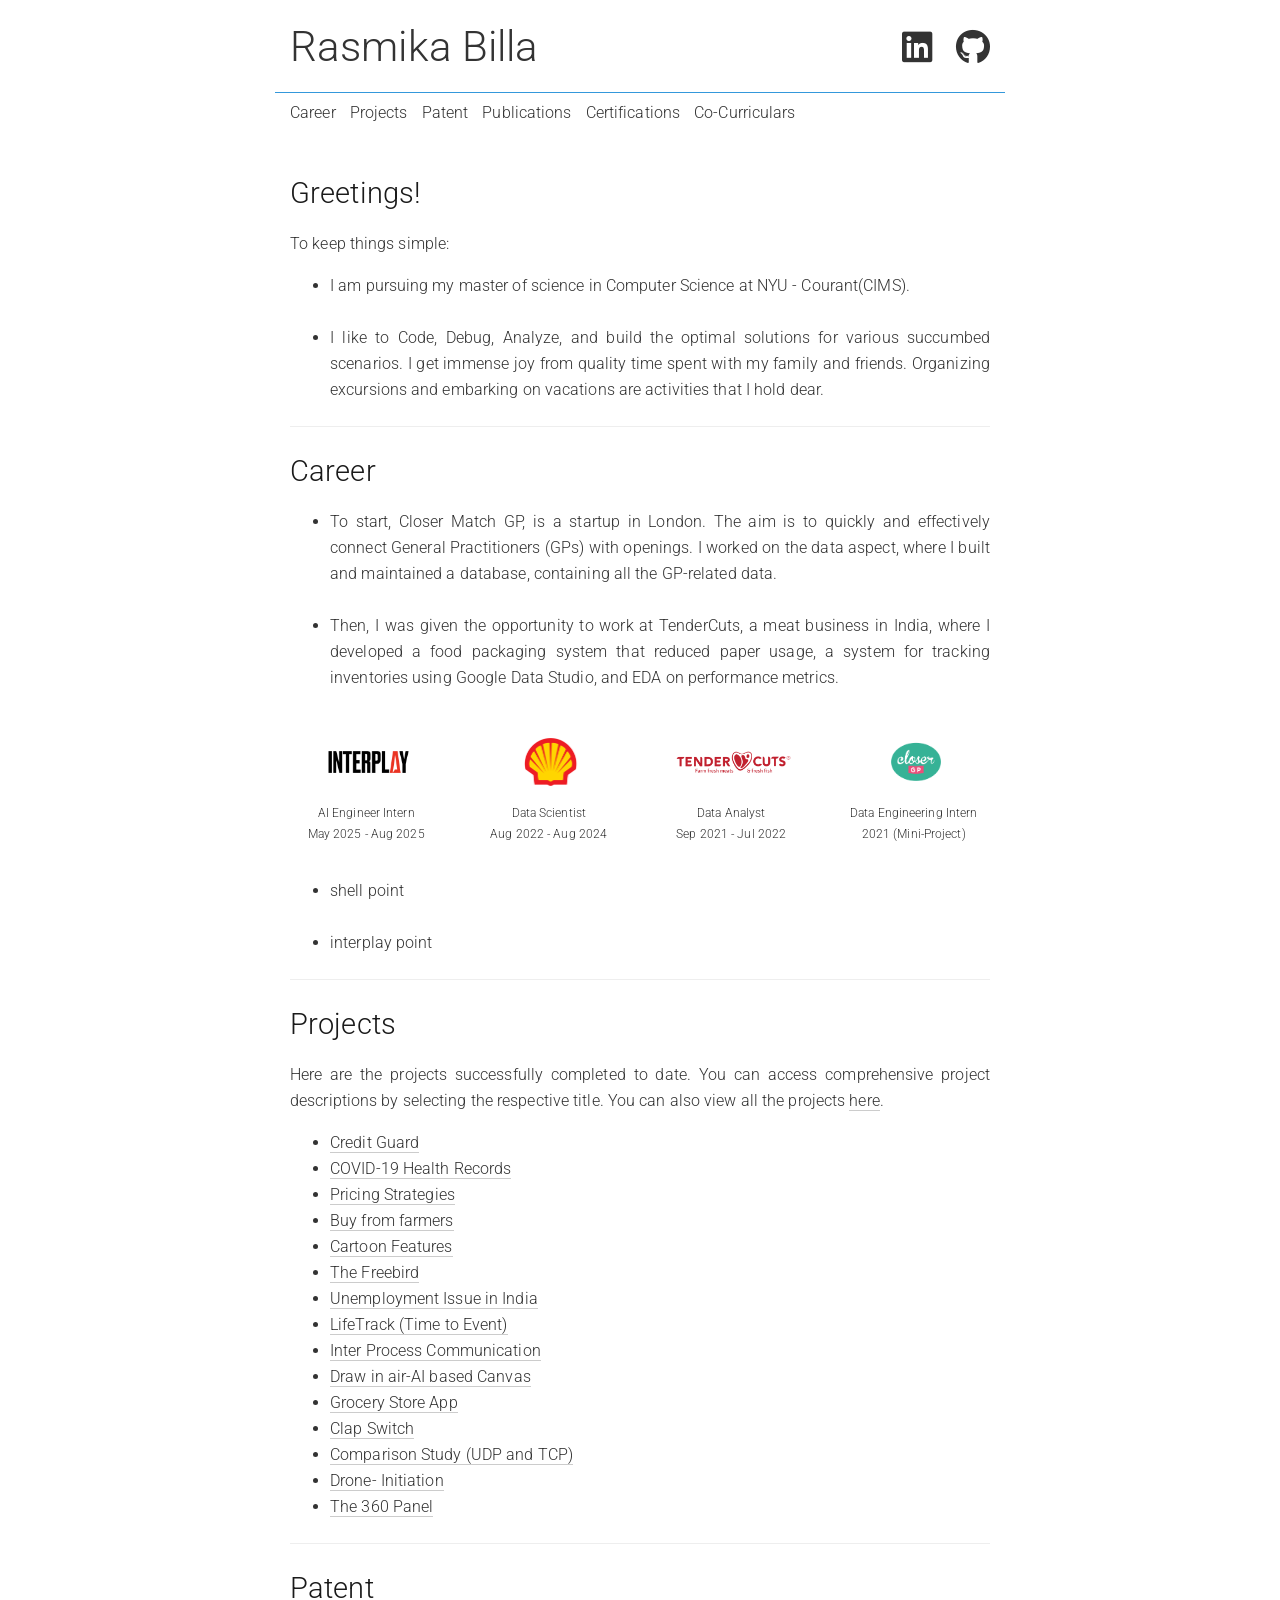
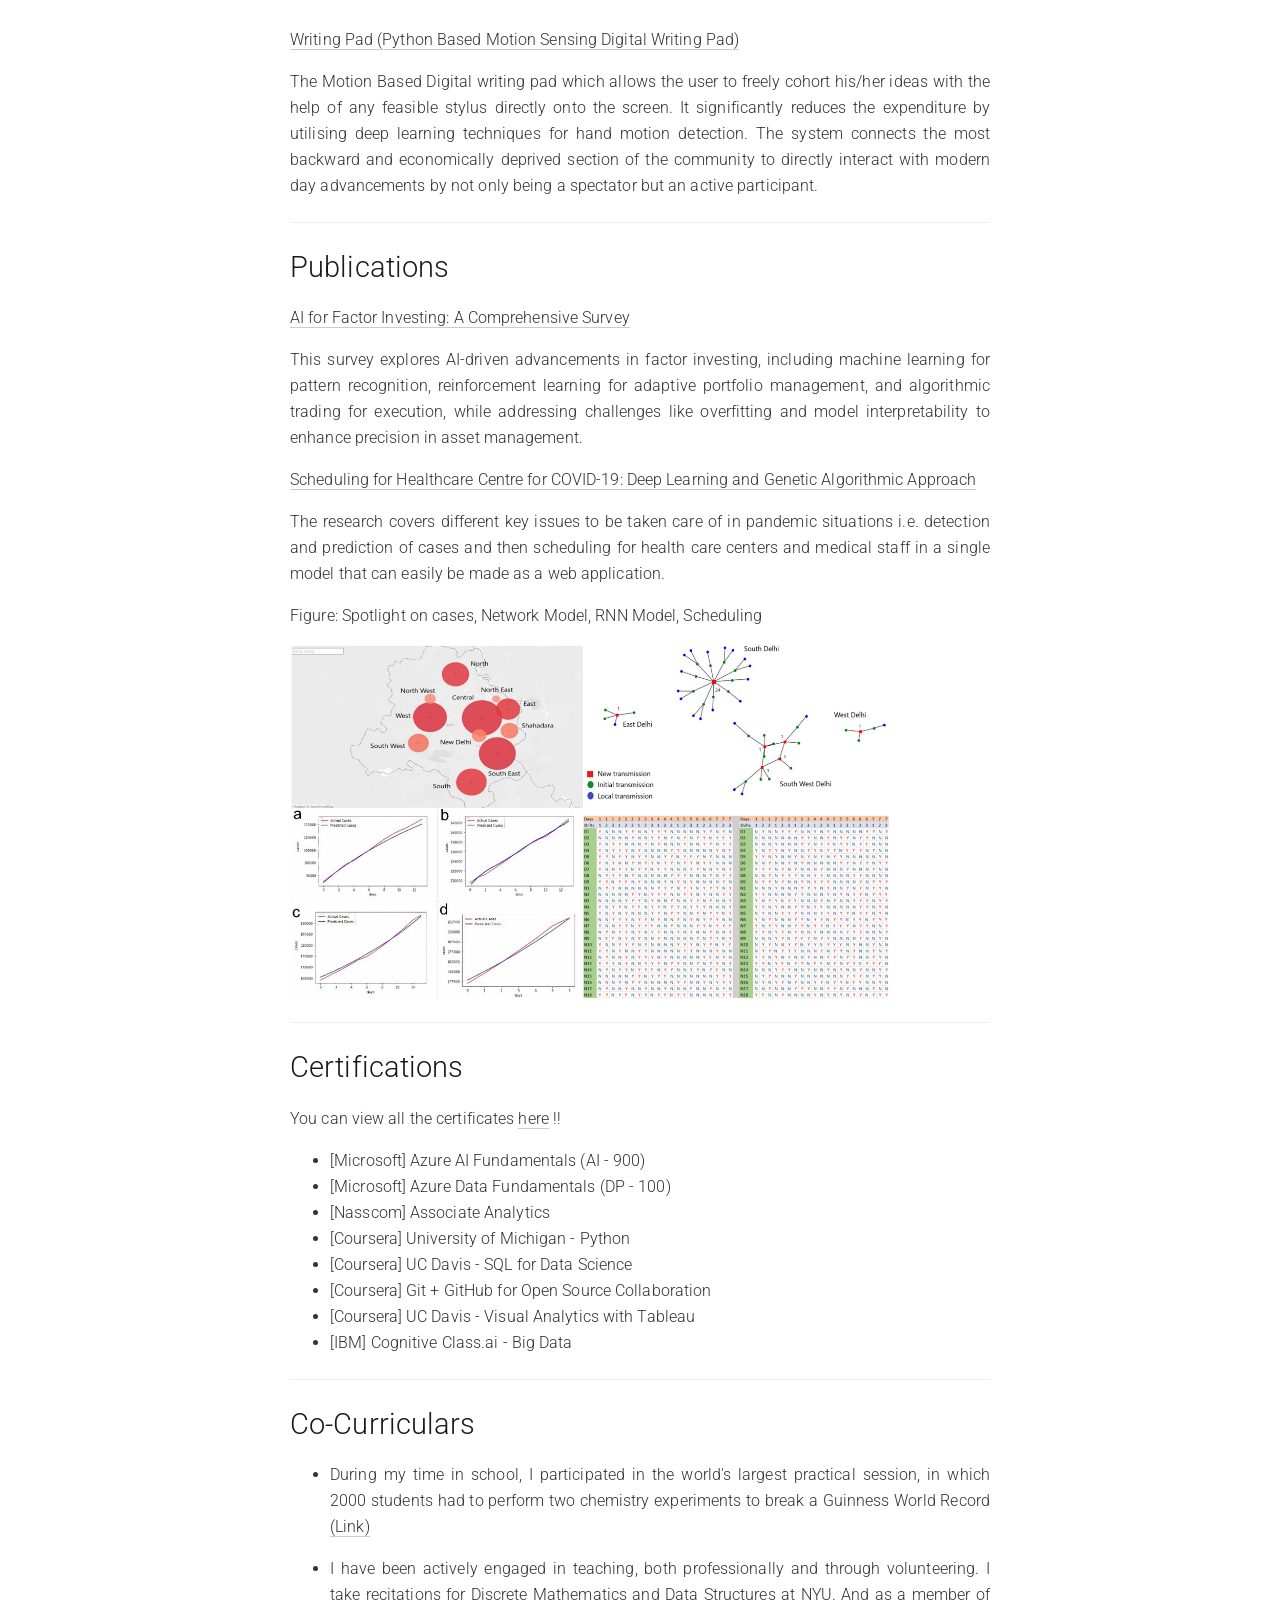
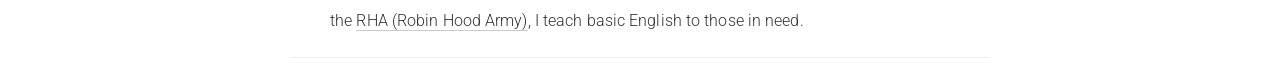
==== index.html @ 65b8c34d "Update index.html" ====
<!DOCTYPE html>
<html lang="en">
<head>
    <title>Rasmika Billa</title>
    <meta charset="utf-8">
    <meta name="viewport" content="width=device-width, initial-scale=1.0">
    <meta http-equiv="X-UA-Compatible" content="IE=edge, chrome=1">
    <link rel="stylesheet" href="css/bootstrap.min.css">
    <link rel="stylesheet" href="css/main.css">
    <link rel="stylesheet" href="https://cdnjs.cloudflare.com/ajax/libs/font-awesome/6.5.0/css/all.min.css">
</head>
<body>
    <div class="container">
        <div class="page-header">
            <div class="row">
                <div class="col-xs-12 header-top">
                    <h1 id="name-block">
                        <a href="/">Rasmika Billa</a>
                    </h1>
                
                    <div class="social-icons">
                        <a target="_blank" href="https://in.linkedin.com/in/rasmika-billa-b06b50199/">
                            <i class="fab fa-linkedin"></i>
                        </a>
                        <a target="_blank" href="https://github.com/Rasmika-b/">
                            <i class="fab fa-github"></i>
                        </a>
                    </div>
                </div>
                <div class="col-xs-12">
                    <ul class="nav-bar">
                        <!-- <li>
                            <a href="#bio">Bio</a>
                        </li> -->
                        <li>
                            <a href="#career">Career</a>
                        </li>
                        <li>
                            <a href="#projects">Projects</a>
                        </li>
                        <li>
                            <a href="#patent">Patent</a>
                        </li>
                        <li>
                            <a href="#publications">Publications</a>
                        </li>
                        <li>
                            <a href="#curricular">Certifications</a>
                        </li>
                        <li>
                            <a href="#cocurriculars">Co-Curriculars</a>
                        </li>
                    </ul>
                </div>
            </div>
        </div>
        <div class="page-content">
            <article class="post">
                <div class="row">
                    <div class="col-xs-12">
                        <h1 class="content"></h1>
                    </div>
                </div>
                <section class="post-content">
                    <!-- <div class="row">
                        <div class="col-sm-6 col-xs-12">
                            <img src="img/mypic4.jpg">
                        </div>
                        <div class="col-sm-6 col-xs-12" style="margin-bottom: 0;">
                        "Data Scientist"
                        <br>
                        <br>
                        "ML Enthusiast"
                        <br>
                        <br>
                        "AI Engineering"
                        <br>
                        <br>
                        "Bookworm"
                        <br>
                        <br>
                        "Foodie & Adventurer"
                        <br>
                        <br>
                        <a target="_blank" href="https://in.linkedin.com/in/rasmika-billa-b06b50199/">"LinkedIN"</a> 
                        <br>
                        <br>
                        <a target="_blank" href="https://github.com/Rasmika-b/">"GitHub"</a> 
                        </div>
                    </div> -->
                    <!-- <hr> -->
                    <p>
                        <a name="/bio"></a>
                    </p>
                    <h1 id="bio">Greetings!</h1>
                    <p>
                        To keep things simple:<br><ul class="pul">
                        <li>I am pursuing my master of science in Computer Science at NYU - Courant(CIMS).
                        </li><br><li> I like to Code, Debug, Analyze, and build the optimal solutions for various succumbed scenarios. I get 
                        immense joy from quality time spent with my family and friends. Organizing excursions and embarking on vacations are activities 
                        that I hold dear.</li></ul>

                    </p>
                    <hr>
                    <p>
                        <a name="/career"></a>
                    </p>
                    <h1 id="career">Career</h1>
                    <p>
                        <ul class="pul">
                        <li>To start, Closer Match GP, is a startup in London. The aim is to quickly and effectively 
                        connect General Practitioners (GPs) with openings. I worked on the data aspect, where I built and maintained a database, containing all 
                        the GP-related data.</li><br>
                        <li>Then, I was given the opportunity to work at TenderCuts, 
                        a meat business in India, where I developed a food packaging system that reduced paper usage, a system for tracking inventories 
                        using Google Data Studio, and EDA on performance metrics.</li><br>
                        </ul>
                    </p>
                    <div class="row" id="timeline-logos">
                        <div class="col-xs-3">
                            <div class="logo-wrap">
                                <span class="helper"></span>
                                <a target="_blank" href="https://www.interplay.vc/">
                                    <img src="img/interplay-logo.png">
                                </a>
                            </div>
                            <div class="logo-desc">
                                AI Engineer Intern
                                <br>
                                May 2025 - Aug 2025
                            </div>
                        </div>
                        <div class="col-xs-3">
                            <div class="logo-wrap">
                                <span class="helper"></span>
                                <a target="_blank" href="https://www.shell.com/">
                                    <img src="img/shell-logo.png">
                                </a>
                            </div>
                            <div class="logo-desc">
                                Data Scientist
                                <br>
                                Aug 2022 - Aug 2024
                            </div>
                        </div>
                        <div class="col-xs-3">
                            <div class="logo-wrap">
                                <span class="helper"></span>
                                <a target="_blank" href="https://www.tendercuts.in/">
                                    <img src="img/tendercuts-logo.png">
                                </a>
                            </div>
                            <div class="logo-desc">
                                Data Analyst
                                <br>
                                Sep 2021 - Jul 2022
                            </div>
                        </div>
                        <div class="col-xs-3">
                            <div class="logo-wrap">
                                <span class="helper"></span>
                                <a target="_blank" href="https://closermatchgp.com/">
                                    <img src="img/closergp-logo.png">
                                </a>
                            </div>
                            <div class="logo-desc">
                                Data Engineering Intern
                                <br>
                                2021 (Mini-Project)
                            </div>
                        </div>
                        <!-- <div class="col-xs-3">
                            <div class="logo-wrap">
                                <span class="helper"></span>
                                <a target="_blank" href="https://in.linkedin.com/company/vcriate">
                                    <img src="img/vcriate-logo.PNG">
                                </a>
                            </div>
                            <div class="logo-desc">
                                Content Creator
                                <br>
                                2021 (Mini-Project)
                            </div>
                        </div> -->
                    </div>
                    <p>
                        <ul class="pul">
                        <li> shell point </li><br>
                        <li> interplay point</li>
                        </ul>
                    </p>
                    <hr>
                    <p>
                        <a name="/projects"></a>
                    </p>
                    <h1 id="projects">Projects</h1>
                    <p>
                        Here are the projects successfully completed to date. You can access comprehensive project descriptions by 
                        selecting the respective title. You can also view all the projects <a target="_blank" href="https://github.com/Rasmika-b?tab=repositories">here</a>. 
                    </p>
                    <ul class="pul">
                        <li><a target="_blank" href="https://github.com/Rasmika-b/Predicting-Loan-Default">Credit Guard</a></li>
                        <li><a target="_blank" href="https://github.com/Rasmika-b/COVID-19-Health-Records">COVID-19 Health Records</a></li>
                        <li><a target="_blank" href="https://github.com/Rasmika-b/Economics-Pricing_Strategies">Pricing Strategies</a></li>
                        <li><a target="_blank" href="https://github.com/Rasmika-b/Buy_from_farmers">Buy from farmers</a></li>
                        <li><a target="_blank" href="https://github.com/Rasmika-b/Cartoon-Pok-mon-feature-prediction-Analysis">Cartoon Features</a></li>
                        <li><a target="_blank" href="https://github.com/Rasmika-b/The-Freebird-App">The Freebird</a></li>
                        <li><a target="_blank" href="https://github.com/Rasmika-b/Unemployment-Issue-In-India">Unemployment Issue in India</a></li>
                        <li><a target="_blank" href="https://github.com/Rasmika-b/Time-to-Event-Analysis">LifeTrack (Time to Event)</a></li>
                        <li><a target="_blank" href="https://github.com/Rasmika-b/Inter-Process-Communication">Inter Process Communication</a></li>
                        <li><a target="_blank" href="https://github.com/Rasmika-b/Draw-in-air-AI-Canvas">Draw in air-AI based Canvas</a></li>
                        <li><a target="_blank" href="https://github.com/Rasmika-b/Groceries-Store-App">Grocery Store App</a></li>
                        <li><a target="_blank" href="https://github.com/Rasmika-b/Clap-Switch">Clap Switch</a></li>
                        <li><a target="_blank" href="https://github.com/Rasmika-b/Comparison_Study_UDP_TCP">Comparison Study (UDP and TCP)</a></li>
                        <li><a target="_blank" href="https://github.com/Rasmika-b/Drone-Initiation">Drone- Initiation</a></li>
                        <li><a target="_blank" href="https://github.com/Rasmika-b/The-360-Panel">The 360 Panel</a></li>
                    </ul>
                    <hr>
                    <p>
                        <a name="/patent"></a>
                    </p>
                    <h1 id="patent">Patent</h1>
                    <p>
                        <a target="_blank" href="https://vitap.irins.org/profile/302822">Writing Pad (Python Based Motion Sensing Digital Writing Pad)</a> 
                    </p>
                    <p>
                        The Motion Based Digital writing pad which allows the user to freely cohort his/her ideas with the help of any 
                        feasible stylus directly onto the screen. It significantly reduces the expenditure by utilising deep learning techniques 
                        for hand motion detection. The system connects the most backward and economically deprived section of the 
                        community to directly interact with modern day advancements by not only being a spectator but an active participant.
                    </p>
                    <!-- <p>
                        Figure: Architecture of Transformers for Object detection and motion sensing
                    </p>
                    <p>
                        <img src="img/Dan.PNG">
                    </p> -->
                    <hr>
                    <p>
                        <a name="/publication"></a>
                    </p>
                    <h1 id="publication">Publications</h1>
                    <p>
                        <a target="_blank" href="https://link.springer.com/chapter/10.1007/978-981-95-0887-7_12#Abs1">AI for Factor Investing: A Comprehensive Survey</a>
                    </p>
                    <p>
                        This survey explores AI-driven advancements in factor investing, including machine learning for pattern recognition, reinforcement learning for adaptive portfolio management, and algorithmic trading for execution, while addressing challenges like overfitting and model interpretability to enhance precision in asset management. 
                    <p>
                    <p>
                        <a target="_blank" href="https://ieeexplore.ieee.org/document/9537264">Scheduling for Healthcare Centre for COVID-19: Deep Learning and Genetic Algorithmic Approach</a>
                    </p>
                    <p>
                        The research covers different key issues to be taken care of in pandemic situations 
                        i.e. detection and prediction of cases and then scheduling for health care centers and medical staff in a single model that 
                        can easily be made as a web application. 
                    <p>
                        Figure: Spotlight on cases, Network Model, RNN Model, Scheduling
                    </p>
                    <p>
                        <img src="img/research.PNG">
                    </p>
                    <hr>
                    <p>
                        <a name="/curricular"></a>
                    </p>
                    <h1 id="curricular">Certifications</h1>
                    <p>
                        You can view all the certificates <a target="_blank" href="https://github.com/Rasmika-b/Certificates">here</a> !!
                        <ul class="pul">
                            <li>[Microsoft] Azure AI Fundamentals (AI - 900)</li>
                            <li>[Microsoft] Azure Data Fundamentals (DP - 100)</li>
                            <li>[Nasscom] Associate Analytics</li>
                            <li>[Coursera] University of Michigan - Python</li>
                            <li>[Coursera] UC Davis - SQL for Data Science</li>
                            <li>[Coursera] Git + GitHub for Open Source Collaboration </li>
                            <li>[Coursera] UC Davis - Visual Analytics with Tableau</li>
                            <li>[IBM] Cognitive Class.ai - Big Data</li>
                        </ul>
                    </p>
                    <hr>
                    <p>
                        <a name="/cocurriculars"></a>
                    </p>
                    <h1 id="cocurriculars">Co-Curriculars</h1>
                    <p>
                        <ul class="pul">
                            <p style="margin-bottom:0;"><li>During my time in school, I participated in the world's largest practical session, in which 2000 students had to perform two chemistry experiments to break a Guinness World Record <a target="_blank" href="https://economictimes.indiatimes.com/industry/services/education/india-enters-guinness-book-for-conducting-worlds-largest-practical-lesson/articleshow/50209635.cms">(Link)</a></li></p>
                            <p><li>I have been actively engaged in teaching, both professionally and through volunteering. I take recitations for Discrete Mathematics and Data Structures at NYU. And as a member of the <a target="_blank" href="https://robinhoodarmy.com/">RHA (Robin Hood Army)</a>, I teach basic English to those in need.</li></p>
                        </ul>
                    </p>
                    <hr>
                </section>
            </article>
        </div>
    </div>
</body>
</html>
---- css/main.css ----
body {
  font-size: 16px;
  line-height: 23px;
  font-weight: 300;
  -webkit-font-smoothing: subpixel-antialiased;
  color: #333;
}

body *::selection {
  background: #646262e6;
  color: #fff;
}

.container {
  max-width: 730px;
}

.header-top {
  position: relative;
  display: flex;
  align-items: center;
  justify-content: space-between;
  padding-bottom: 18px;
  border-bottom: 1px solid #3498db;
  margin-bottom: 8px;
}

.social-icons {
  display: flex;
  align-items: center;
  gap: 8px;
  flex-shrink: 0;
  /* override any leftover absolute positioning */
  position: static;
  top: auto;
  right: auto;
}

.social-icons a {
  font-size: 35px;
  margin-left: 15px;
  color: #333;
  text-decoration: none;
}

.social-icons a:hover {
  color: #428bca;
}

h1, h2, h3, h4, h5, h6 {
  margin: 10px 0;
  font-family: inherit;
  font-weight: bold;
  line-height: 1;
  color: inherit;
  text-rendering: optimizelegibility;
}

h1,h2,h3 {
  color: #1a1a1a;
  font-weight: 300;
}

h1 {
  font-size: 2.1em;
  margin: 0 0 10px;
  font-size: 30px;
  line-height: 35px;
}

h2 {
  margin: 0 0 10px;
  font-size: 25px;
  line-height: 30px;
}

/*h3 {
  margin: 0;
  font-size: 20px;
  line-height: 25px;
}*/

.page-header {
  margin-top: 20px;
  border: none;
  margin-bottom: 0;
}

.page-header h1 {
  font-size: 2.6em;
  line-height: 1.3em;
  font-weight: 300;
  color: #1a1a1a;
}

.page-header a {
  border: none;
}

#name-block {
  border-bottom: none;
  padding-bottom: 0;
  margin: 0;
  flex: 1;
}

#name-block a {
  color: #333;
}

ul.nav-bar {
  padding-left: 0;
}

ul.nav-bar li {
  display: inline;
  list-style: none;
  padding-right: 10px;
  font-size: 1em;
}

.nav-bar a {
  color: #333;
}

.nav-bar a:hover {
  color: #555;
  text-decoration: underline;
}


.page-content .entries {
  list-style: none;
  padding: 0;
}

.page-content .entries li {
  margin-bottom: 1.4em;
  display: block;
  padding-right: 0;
}

.page-content .entries li a {
  color: #333;
}

.page-content .entries span.date {
  float: right;
  color: #91a3b0;
  font-size: 0.8em;
  line-height: 2em;
  text-transform: uppercase;
}

.page-content .entries .title {
  font-family: 'Roboto', sans-serif;
  font-size: 1.2em;
  line-height: 1.4em;
  font-weight: 300;
}

@media (max-width: 640px) {
  .entries span.date {
    display: none;
  }
  .page-content .entries .title {
    font-size: 1.1em;
  }
}

@media (max-width: 1000px) {
  #timeline-logos {
    display: none;
  }

  .container ul.nav-bar li {
    font-size: 0.71em;
  }

  .container {
    max-width: 97%;
  }

  .hide-link-on-small-screens {
    display: none !important;
  }
}

.post-content div {
  line-height: 1.7em;
  margin-bottom: 1em;
  color: #333;
}

.post h1, .post h2, .post h3, .post h4, .post h5, .post h6 {
  font-family: 'Roboto', Helvetica, sans-serif;
  font-weight: 400;
}

.post h1 {
  font-size: 1.8em;
  line-height: 1.3em;
  font-weight: 300;
  color: #1a1a1a;
}

.post h2.excerpt {
  font-size: 1.1em;
  font-weight: 300;
  line-height: 1.5em;
  color: #808080;
  margin-top: 0em;
  margin-bottom: 1em;
}

.post section {
  line-height: 26px;
  font-size: 16px;
  font-family: 'Roboto', sans-serif;
  color: #333;
}

.post section h1 {
  font-size: 1.8em;
  line-height: 1.5em;
  font-weight: 300;
  color: #1a1a1a;
}

.post section h2 {
  font-size: 1.4em;
  line-height: 1.1;
  margin-left: -25px;
  border-left: 5px solid #EEE;
  padding-left: 20px;
  margin-top: 0;
  margin-bottom: 0;
}

.post section h3 {
  font-size: 1.2em;
  line-height: 1.5em;
  font-weight: 200;
  color: #1a1a1a;
}

.post section p {
  font-size: 16px;
  margin: 1em 0;
  text-align: justify;
}

.pul {
  text-align: justify;
}

.post section img {
  width: 600px;
  background: #000 url([data-uri]) no-repeat center;
}

.post .when {
  text-align: center;
  text-transform: uppercase;
  font-weight: 300;
  color: #555;
  font-size: 12px;
}

.share {
  text-align: center;
  margin-top: 1.5em;
}

.pressdiv div {
  line-height: 1.2em;
  margin: 0 0 2px 0;
}

.presslink {
  font-size: 13px;
  color: #707070;
  border-bottom: 1px solid #eee;
}

img {
  max-width: 100%;
}

p {
  text-align: justify;
}

.post section a {
  text-decoration: none;
  border-bottom: 1px solid #ccc;
  color: inherit;
}

p.lead.authors a {
  border-bottom: none;
}

a:hover, a:focus {
  color: inherit;
  text-decoration: none;
}

.thumb {
  margin: 20px 0;
  border: 1px solid #808080;
}

.post section pre {
  line-height: 20px;
  padding: 5px 10px;
  font-size: 12px;
  border-radius: 0;
  -webkit-border-radius: 0%;
  -moz-border-radius: 0%;
  margin: 30px 0;
}

/*pre {
  color: #333;
  font-size: 12px;
  line-height: 17px;
}*/

.post section .talkt {
  line-height: 1.5em;
  font-size: 1em;
  margin-bottom: 5px;
}

.post section h2.pubt {
  font-size: 1.2em;
  line-height: 1.2em;
  border: none;
  padding-left: 0;
  margin-left: 0;
}

.post section p.talkd {
  margin: 10px 0 0 0;
  color: #808080 !important;
  line-height: 22px; }

.post section p.talkd .project-img {
  margin-top: 5px;
}

.post section p.pubd {
  margin: 3px 0 0 0;
  color: #808080 !important;
  line-height: 22px;
  font-size: 14px;}
.post section p.pubd a {
  color: #2465BF;
  background: #e5e5e5;
  padding: 2px 5px;
  border: none;
  margin-right: 2px;
  margin-bottom: 3px;
  font-size: 14px;
  display: inline-block; }
.post section p.pubd .links {
  display: block;
  margin: 6px 0 0; }
.post section p.pubd a:hover {
  -webkit-transition: 0.2s linear;
  -moz-transition: 0.2s linear;
  -o-transition: 0.2s linear;
  transition: 0.2s linear;
  color: #107896;
  text-decoration: none; }
span.authors {
  color: #808080;
  margin: 5px 0;
  font-size: 14px; }

span.conf {
  color: #9A2617;
  font-weight: 500;
  font-size: 14px; }

#vimeo-embed {
  position: relative;
  padding-bottom: 56.25%;
  height: 0;
  overflow: hidden;
  max-width: 100%;
  height: auto;
}

#vimeo-embed iframe,
#vimeo-embed object,
#vimeo-embed embed {
  position: absolute;
  top: 0;
  left: 0;
  width: 100%;
  height: 100%;
}

#timeline-logos .helper {
  display: inline-block;
  height: 100%;
  vertical-align: middle;
}

#timeline-logos .logo-wrap {
  height: 50px;
  text-align: center;
  white-space: nowrap;
}

#timeline-logos .logo-wrap img {
  width: auto;
  height: auto;
  max-height: 50px;
  max-width: auto;
  background: none;
  background-color: white;
}

#timeline-logos .logo-desc {
  text-align: center;
  font-size: 12px;
}

#timeline-logos {
  margin-top: 20px;
  margin-bottom: -10px;
}

#read-more-button {
  text-align: center;
  margin-top: -90px;
  padding-top: 80px;
  height: 110px;
  background-image: linear-gradient(rgba(255, 255, 255, 0.3), rgba(255, 255, 255, 1.0));
  position: relative;
  z-index: 2;
}

#read-more-button > a {
  cursor: pointer;
}

/* Syntax highlighting styles */
/* ----------------------------------------------------------*/

code, pre {
  padding: 0 3px 2px;
  font-family: Monaco, Menlo, Consolas, "Courier New", monospace;
  font-size: 12px;
  color: #333;
  -webkit-border-radius: 3px;
  -moz-border-radius: 3px;
  border-radius: 3px;
}

code {
  padding: 2px 4px;
  color: #d14;
  background-color: #f7f7f9;
  border: 1px solid #e1e1e8;
}

pre {
  display: block;
  padding: 9.5px;
  margin: 0 0 10px;
  font-size: 12px;
  line-height: 20px;
  word-break: break-all;
  word-wrap: break-word;
  white-space: pre;
  white-space: pre-wrap;
  background-color: #f5f5f5;
  border: 1px solid #ccc;
  border: 1px solid rgba(0, 0, 0, 0.15);
  -webkit-border-radius: 4px;
  -moz-border-radius: 4px;
  border-radius: 4px;
}

pre.prettyprint {
  margin-bottom: 20px;
}

pre code {
  padding: 0;
  color: inherit;
  background-color: transparent;
  border: 0;
}

.highlight  { text-align: left; background: #ffffff; }
.highlight .c { color: #999988; font-style: italic } /* Comment */
.highlight .err { color: #a61717; background-color: #e3d2d2 } /* Error */
.highlight .k { font-weight: bold } /* Keyword */
.highlight .o { font-weight: bold } /* Operator */
.highlight .cm { color: #999988; font-style: italic } /* Comment.Multiline */
.highlight .cp { color: #999999; font-weight: bold } /* Comment.Preproc */
.highlight .c1 { color: #999988; font-style: italic } /* Comment.Single */
.highlight .cs { color: #999999; font-weight: bold; font-style: italic } /* Comment.Special */
.highlight .gd { color: #000000; background-color: #ffdddd } /* Generic.Deleted */
.highlight .gd .x { color: #000000; background-color: #ffaaaa } /* Generic.Deleted.Specific */
.highlight .ge { font-style: italic } /* Generic.Emph */
.highlight .gr { color: #aa0000 } /* Generic.Error */
.highlight .gh { color: #999999 } /* Generic.Heading */
.highlight .gi { color: #000000; background-color: #ddffdd } /* Generic.Inserted */
.highlight .gi .x { color: #000000; background-color: #aaffaa } /* Generic.Inserted.Specific */
.highlight .go { color: #888888 } /* Generic.Output */
.highlight .gp { color: #555555 } /* Generic.Prompt */
.highlight .gs { font-weight: bold } /* Generic.Strong */
.highlight .gu { color: #aaaaaa } /* Generic.Subheading */
.highlight .gt { color: #aa0000 } /* Generic.Traceback */
.highlight .kc { font-weight: bold } /* Keyword.Constant */
.highlight .kd { font-weight: bold } /* Keyword.Declaration */
.highlight .kp { font-weight: bold } /* Keyword.Pseudo */
.highlight .kr { font-weight: bold } /* Keyword.Reserved */
.highlight .kt { color: #445588; font-weight: bold } /* Keyword.Type */
.highlight .m { color: #009999 } /* Literal.Number */
.highlight .s { color: #d14 } /* Literal.String */
.highlight .na { color: #008080 } /* Name.Attribute */
.highlight .nb { color: #0086B3 } /* Name.Builtin */
.highlight .nc { color: #445588; font-weight: bold } /* Name.Class */
.highlight .no { color: #008080 } /* Name.Constant */
.highlight .ni { color: #800080 } /* Name.Entity */
.highlight .ne { color: #990000; font-weight: bold } /* Name.Exception */
.highlight .nf { color: #990000; font-weight: bold } /* Name.Function */
.highlight .nn { color: #555555 } /* Name.Namespace */
.highlight .nt { color: #000080 } /* Name.Tag */
.highlight .nv { color: #008080 } /* Name.Variable */
.highlight .ow { font-weight: bold } /* Operator.Word */
.highlight .w { color: #bbbbbb } /* Text.Whitespace */
.highlight .mf { color: #009999 } /* Literal.Number.Float */
.highlight .mh { color: #009999 } /* Literal.Number.Hex */
.highlight .mi { color: #009999 } /* Literal.Number.Integer */
.highlight .mo { color: #009999 } /* Literal.Number.Oct */
.highlight .sb { color: #d14 } /* Literal.String.Backtick */
.highlight .sc { color: #d14 } /* Literal.String.Char */
.highlight .sd { color: #d14 } /* Literal.String.Doc */
.highlight .s2 { color: #d14 } /* Literal.String.Double */
.highlight .se { color: #d14 } /* Literal.String.Escape */
.highlight .sh { color: #d14 } /* Literal.String.Heredoc */
.highlight .si { color: #d14 } /* Literal.String.Interpol */
.highlight .sx { color: #d14 } /* Literal.String.Other */
.highlight .sr { color: #009926 } /* Literal.String.Regex */
.highlight .s1 { color: #d14 } /* Literal.String.Single */
.highlight .ss { color: #990073 } /* Literal.String.Symbol */
.highlight .bp { color: #999999 } /* Name.Builtin.Pseudo */
.highlight .vc { color: #008080 } /* Name.Variable.Class */
.highlight .vg { color: #008080 } /* Name.Variable.Global */
.highlight .vi { color: #008080 } /* Name.Variable.Instance */
.highlight .il { color: #009999 } /* Literal.Number.Integer.Long */
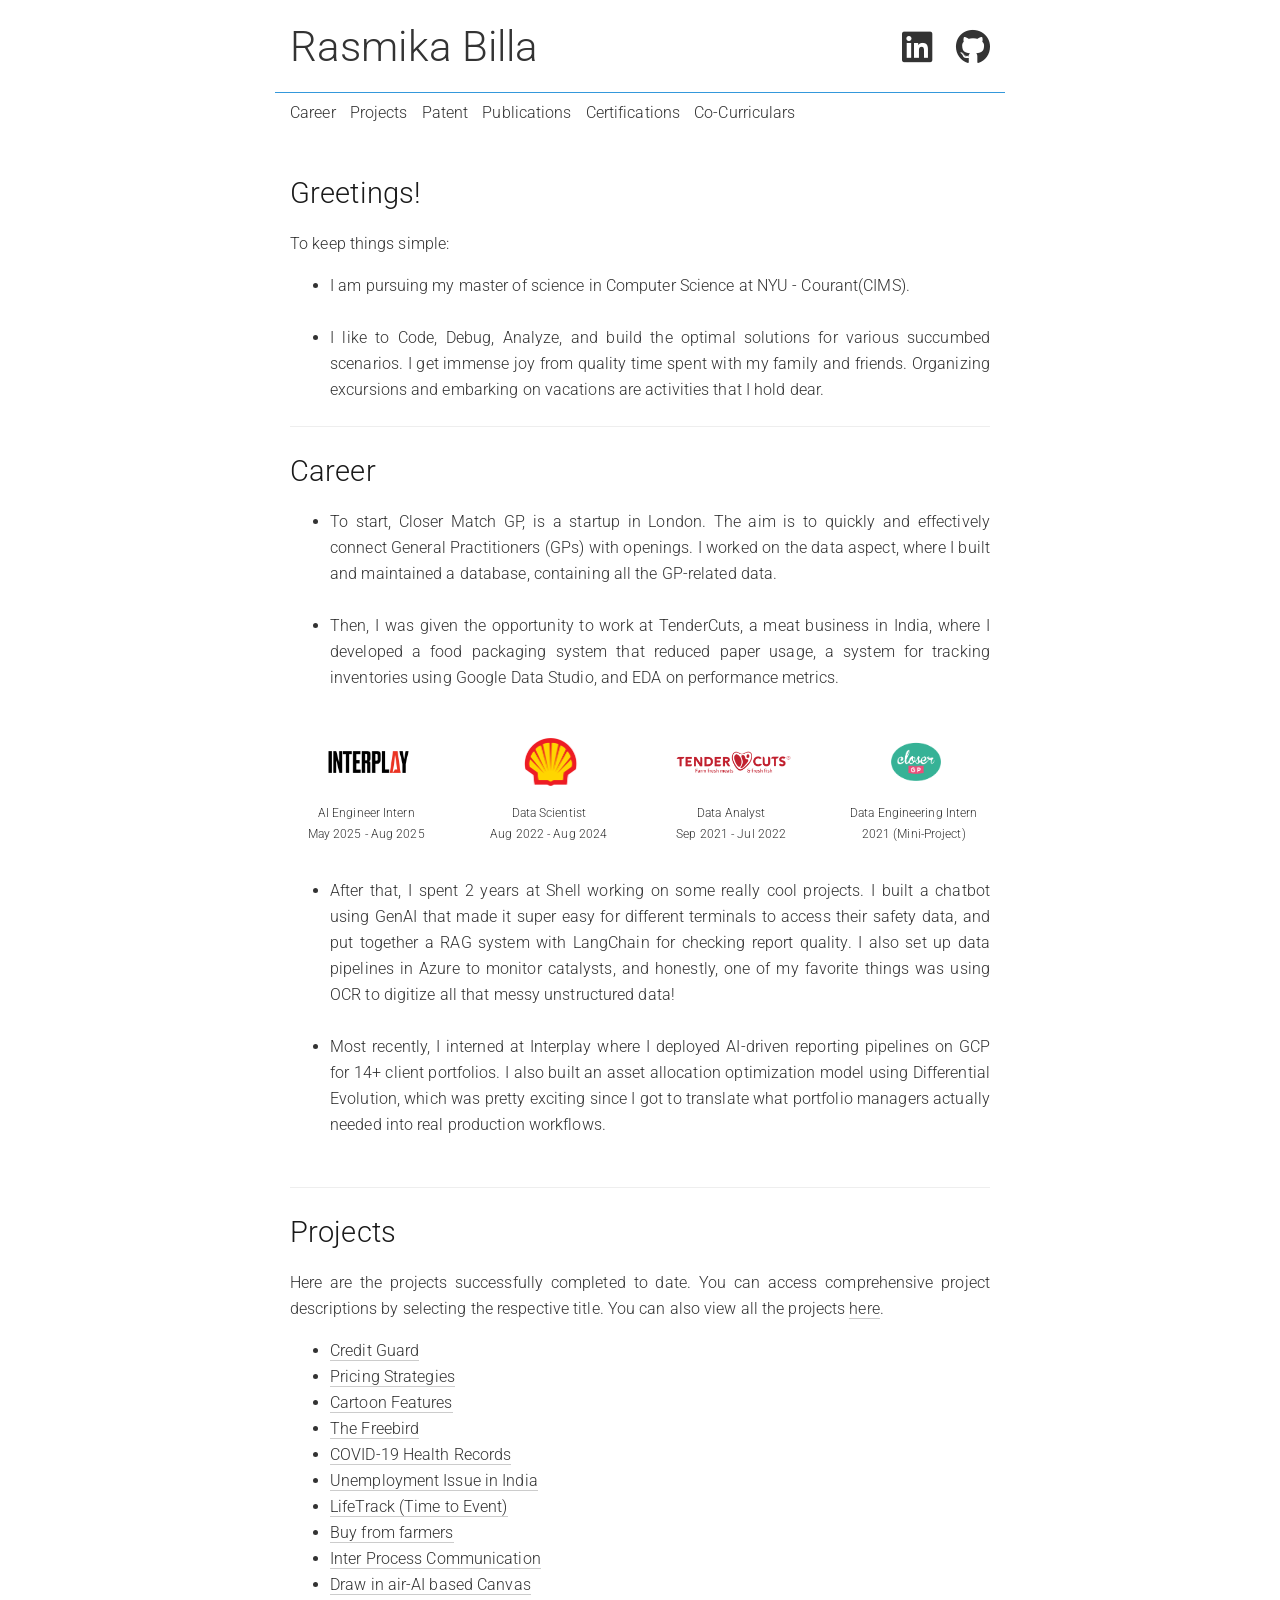
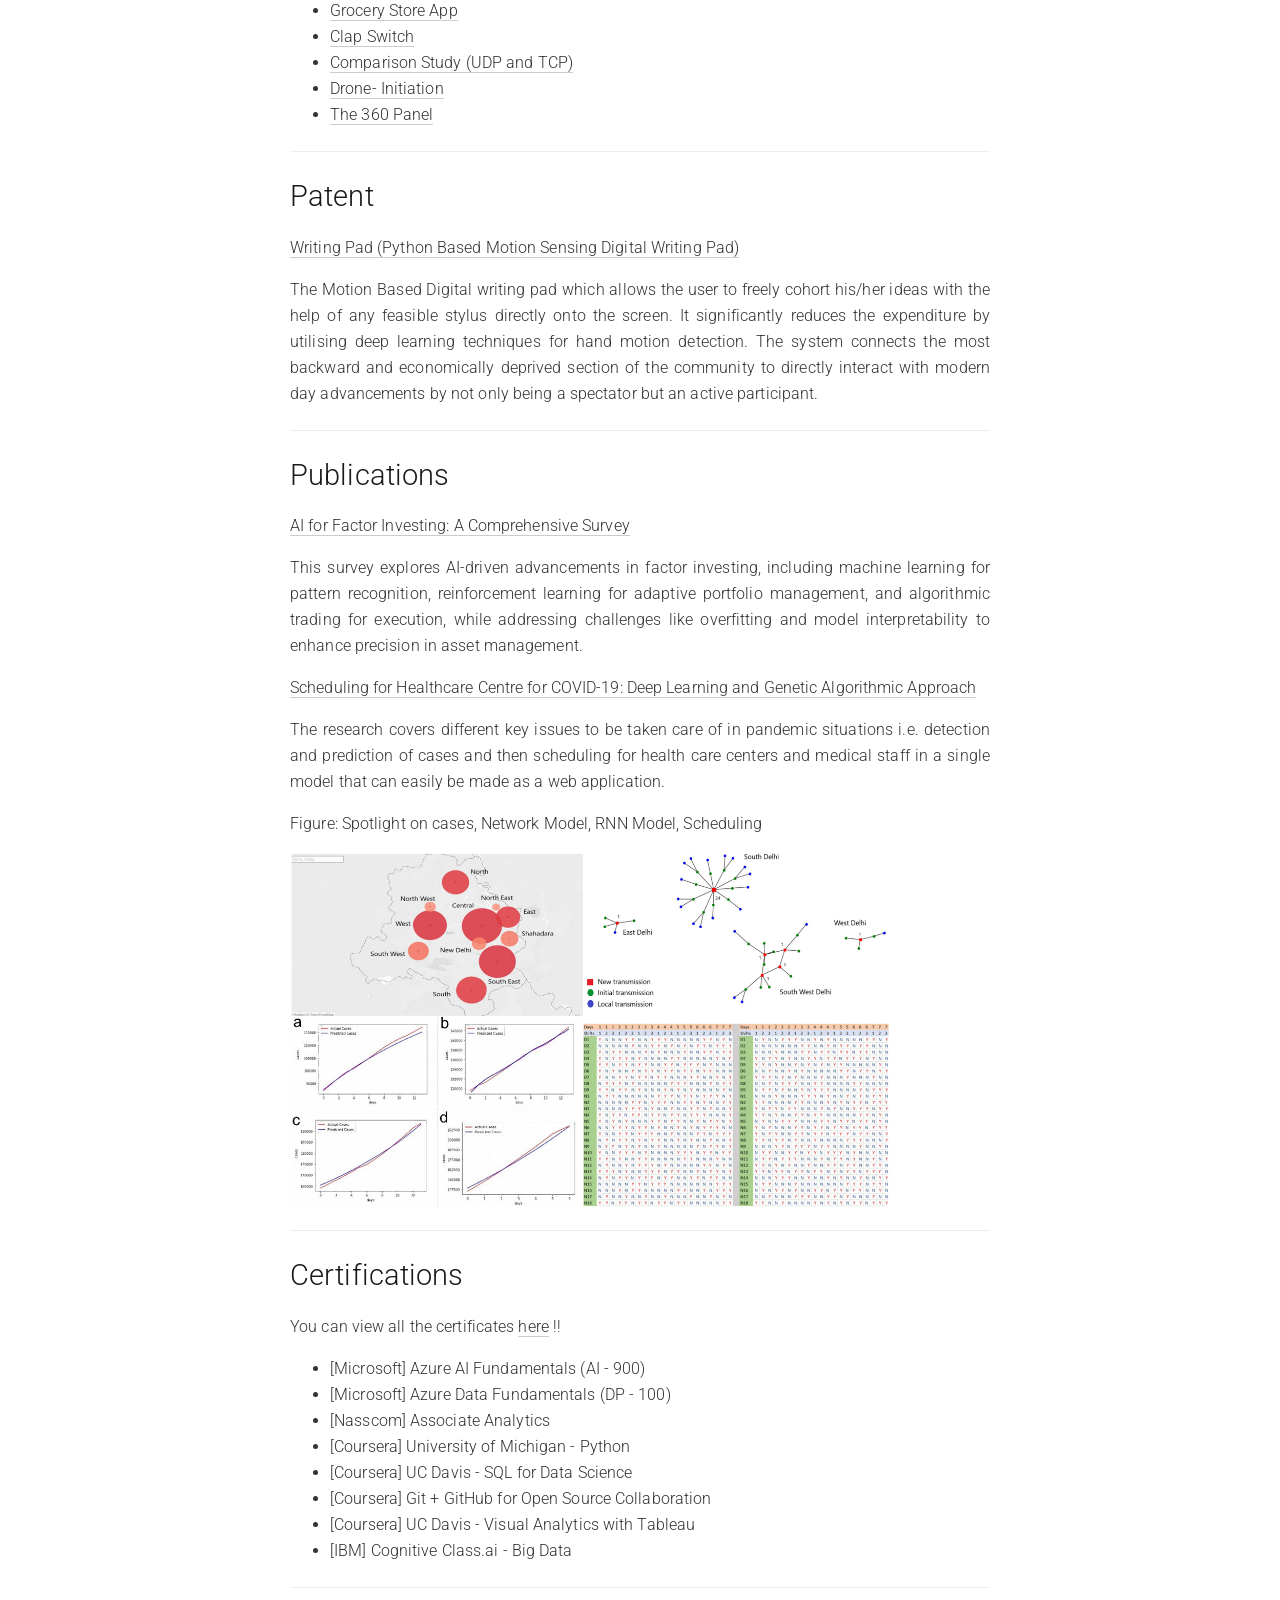
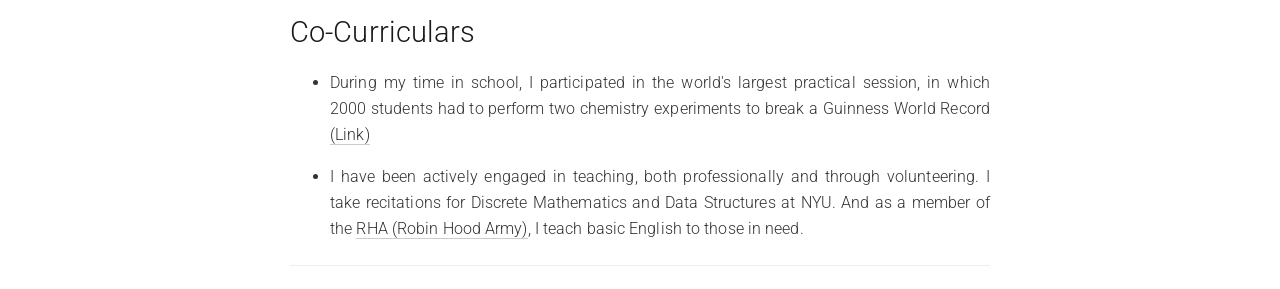
==== commit 8cb135dd: "Update index.html" ====
--- a/index.html
+++ b/index.html
@@ -185,8 +185,8 @@
                     </div>
                     <p>
                         <ul class="pul">
-                        <li> shell point </li><br>
-                        <li> interplay point</li>
+                        <li>After that, I spent 2 years at Shell working on some really cool projects. I built a chatbot using GenAI that made it super easy for different terminals to access their safety data, and put together a RAG system with LangChain for checking report quality. I also set up data pipelines in Azure to monitor catalysts, and honestly, one of my favorite things was using OCR to digitize all that messy unstructured data!</li><br>
+                        <li>Most recently, I interned at Interplay where I deployed AI-driven reporting pipelines on GCP for 14+ client portfolios. I also built an asset allocation optimization model using Differential Evolution, which was pretty exciting since I got to translate what portfolio managers actually needed into real production workflows.</li><br>
                         </ul>
                     </p>
                     <hr>
@@ -200,13 +200,13 @@
                     </p>
                     <ul class="pul">
                         <li><a target="_blank" href="https://github.com/Rasmika-b/Predicting-Loan-Default">Credit Guard</a></li>
-                        <li><a target="_blank" href="https://github.com/Rasmika-b/COVID-19-Health-Records">COVID-19 Health Records</a></li>
                         <li><a target="_blank" href="https://github.com/Rasmika-b/Economics-Pricing_Strategies">Pricing Strategies</a></li>
-                        <li><a target="_blank" href="https://github.com/Rasmika-b/Buy_from_farmers">Buy from farmers</a></li>
                         <li><a target="_blank" href="https://github.com/Rasmika-b/Cartoon-Pok-mon-feature-prediction-Analysis">Cartoon Features</a></li>
                         <li><a target="_blank" href="https://github.com/Rasmika-b/The-Freebird-App">The Freebird</a></li>
+                        <li><a target="_blank" href="https://github.com/Rasmika-b/COVID-19-Health-Records">COVID-19 Health Records</a></li>
                         <li><a target="_blank" href="https://github.com/Rasmika-b/Unemployment-Issue-In-India">Unemployment Issue in India</a></li>
                         <li><a target="_blank" href="https://github.com/Rasmika-b/Time-to-Event-Analysis">LifeTrack (Time to Event)</a></li>
+                        <li><a target="_blank" href="https://github.com/Rasmika-b/Buy_from_farmers">Buy from farmers</a></li>
                         <li><a target="_blank" href="https://github.com/Rasmika-b/Inter-Process-Communication">Inter Process Communication</a></li>
                         <li><a target="_blank" href="https://github.com/Rasmika-b/Draw-in-air-AI-Canvas">Draw in air-AI based Canvas</a></li>
                         <li><a target="_blank" href="https://github.com/Rasmika-b/Groceries-Store-App">Grocery Store App</a></li>
@@ -312,3 +312,4 @@
 
 
 
+
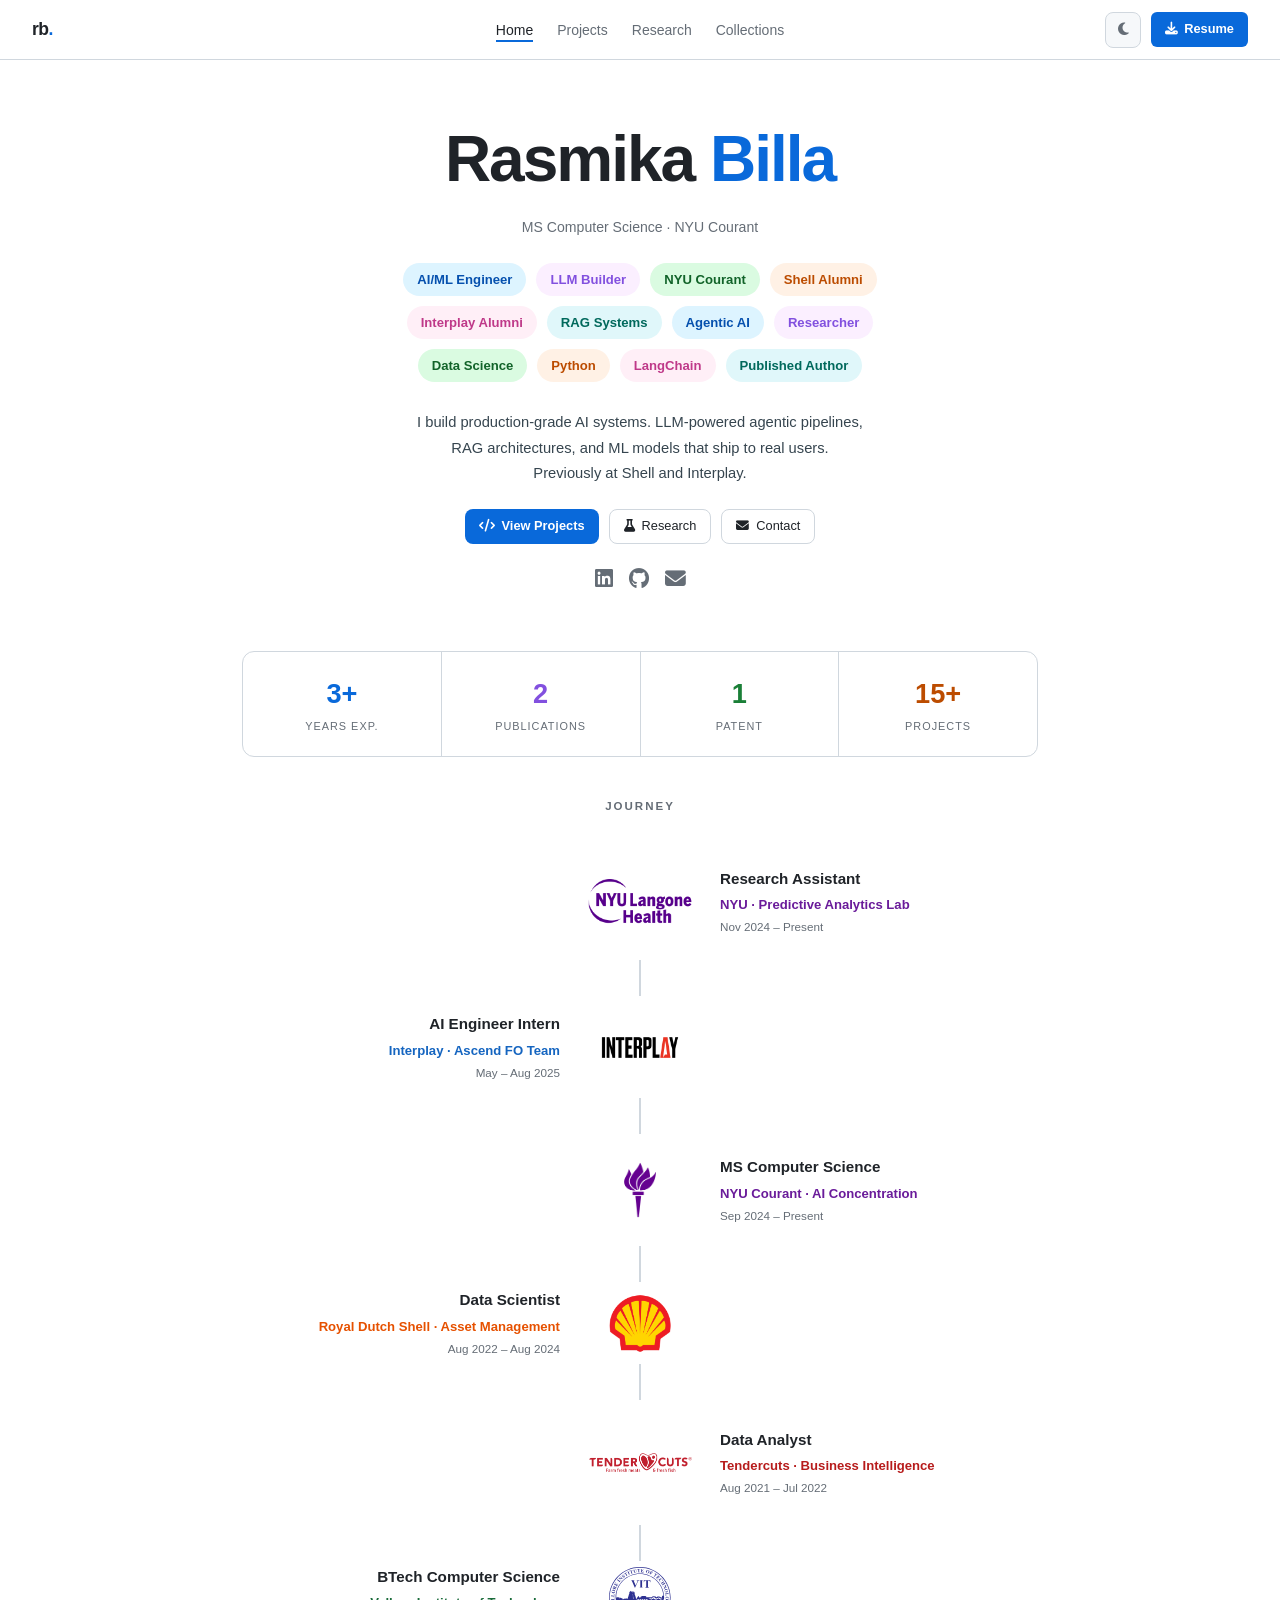
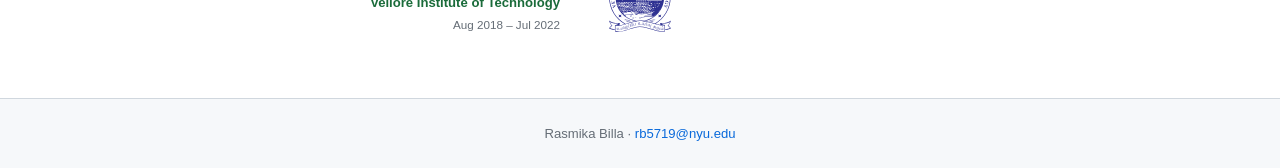
==== commit 6baa5dd7: "new-changes" ====
--- a/index.html
+++ b/index.html
@@ -1,315 +1,285 @@
 <!DOCTYPE html>
-<html lang="en">
+<html lang="en" data-theme="light">
 <head>
-    <title>Rasmika Billa</title>
-    <meta charset="utf-8">
-    <meta name="viewport" content="width=device-width, initial-scale=1.0">
-    <meta http-equiv="X-UA-Compatible" content="IE=edge, chrome=1">
-    <link rel="stylesheet" href="css/bootstrap.min.css">
-    <link rel="stylesheet" href="css/main.css">
-    <link rel="stylesheet" href="https://cdnjs.cloudflare.com/ajax/libs/font-awesome/6.5.0/css/all.min.css">
+  <meta charset="utf-8">
+  <meta name="viewport" content="width=device-width, initial-scale=1.0">
+  <meta name="description" content="Rasmika Billa — AI/ML Engineer, NYU MS CS.">
+  <title>Rasmika Billa</title>
+  <link rel="stylesheet" href="https://cdnjs.cloudflare.com/ajax/libs/font-awesome/6.5.0/css/all.min.css">
+  <link rel="stylesheet" href="css/style.css">
+  <style>
+    /* ── PAGE WRAPPER ── */
+    .page-wrap {
+      max-width: 860px;
+      margin: 0 auto;
+      padding: 0 2rem;
+    }
+
+    /* ── HERO: TAG CLOUD ── */
+    .hero-section {
+      display: flex; flex-direction: column;
+      align-items: center; justify-content: center;
+      text-align: center;
+      padding: 48px 0 24px;
+    }
+    .hero-name {
+      font-size: clamp(2.6rem, 6vw, 4rem);
+      font-weight: 900;
+      letter-spacing: -2px;
+      margin-bottom: 6px;
+    }
+    .hero-name span { color: var(--accent); }
+    .hero-tagline { font-size: 0.88rem; color: var(--muted); margin-bottom: 24px; }
+
+    .tag-cloud {
+      display: flex; flex-wrap: wrap; gap: 10px;
+      justify-content: center;
+      max-width: 580px;
+      margin-bottom: 28px;
+    }
+    .tc-tag { padding: 6px 14px; border-radius: 20px; font-size: 0.82rem; font-weight: 600; }
+    .tc-blue   { background: #ddf4ff; color: #0550ae; }
+    .tc-purple { background: #fbefff; color: #8250df; }
+    .tc-green  { background: #dafbe1; color: #116329; }
+    .tc-orange { background: #fff1e5; color: #bc4c00; }
+    .tc-pink   { background: #ffeff7; color: #bf3989; }
+    .tc-teal   { background: #e0f7fa; color: #00695c; }
+    [data-theme="dark"] .tc-blue,
+    [data-theme="dark"] .tc-purple,
+    [data-theme="dark"] .tc-green,
+    [data-theme="dark"] .tc-orange,
+    [data-theme="dark"] .tc-pink,
+    [data-theme="dark"] .tc-teal   { background: var(--bg3); color: var(--muted); }
+
+    .hero-bio {
+      max-width: 480px;
+      font-size: 0.92rem;
+      color: var(--text-secondary);
+      line-height: 1.75;
+      margin-bottom: 22px;
+    }
+    .hero-actions {
+      display: flex; gap: 10px; justify-content: center;
+      flex-wrap: wrap; margin-bottom: 18px;
+    }
+    .social-row { display: flex; gap: 16px; justify-content: center; }
+    .social-row a { color: var(--muted); font-size: 1.3rem; transition: color 0.2s; }
+    .social-row a:hover { color: var(--accent); }
+
+    /* ── STAT STRIP ── */
+    .stat-strip {
+      display: flex;
+      border: 1px solid var(--border);
+      border-radius: 12px;
+      overflow: hidden;
+      margin: 32px 0;
+    }
+    .stat {
+      flex: 1; text-align: center;
+      padding: 20px 0;
+      border-right: 1px solid var(--border);
+    }
+    .stat:last-child { border-right: none; }
+    .stat-number { font-size: 1.7rem; font-weight: 800; }
+    .stat-number.c1 { color: var(--accent); }
+    .stat-number.c2 { color: var(--accent); }
+    .stat-number.c3 { color: var(--accent); }
+    .stat-number.c4 { color: var(--accent); }
+    [data-theme="light"] .stat-number.c1 { color: #0969da; }
+    [data-theme="light"] .stat-number.c2 { color: #8250df; }
+    [data-theme="light"] .stat-number.c3 { color: #1a7f37; }
+    [data-theme="light"] .stat-number.c4 { color: #bc4c00; }
+    .stat-label { font-size: 0.68rem; color: var(--muted); text-transform: uppercase; letter-spacing: 1px; margin-top: 3px; }
+
+    /* ── JOURNEY ── */
+    .section-title {
+      font-size: 0.72rem; font-weight: 700; letter-spacing: 2px;
+      text-transform: uppercase; color: var(--muted);
+      margin-bottom: 28px; text-align: center;
+    }
+
+    .exp-timeline { position:relative; width:100%; }
+    .exp-timeline::before {
+      content:''; position:absolute;
+      left:50%; top:0; bottom:0;
+      width:2px; background:var(--border);
+      transform:translateX(-50%);
+    }
+    .exp-item {
+      display:grid;
+      grid-template-columns: 1fr 120px 1fr;
+      align-items:center;
+      padding-bottom:36px;
+      position:relative;
+    }
+    .exp-item:last-child { padding-bottom:0; }
+    .exp-logo-col {
+      grid-column:2;
+      display:flex; align-items:center; justify-content:center;
+      z-index:2; position:relative;
+      background:var(--bg);
+      padding:6px 0;
+    }
+    .exp-logo-col img { object-fit:contain; }
+    .exp-item:nth-child(1) .exp-logo-col img { width:105px; height:105px; }
+    .exp-item:nth-child(2) .exp-logo-col img { width:90px;  height:90px;  }
+    .exp-item:nth-child(3) .exp-logo-col img { width:100px; height:100px; }
+    .exp-item:nth-child(4) .exp-logo-col img { width:70px;  height:70px;  }
+    .exp-item:nth-child(5) .exp-logo-col img { width:113px; height:113px; }
+    .exp-item:nth-child(6) .exp-logo-col img { width:65px;  height:65px;  }
+    [data-theme="dark"] .exp-logo-col img { display:none; }
+    [data-theme="dark"] .exp-logo-col::after {
+      content: attr(data-icon);
+      width:48px; height:48px; border-radius:50%;
+      background:var(--bg3); border:2px solid var(--border);
+      display:flex; align-items:center; justify-content:center;
+      font-size:1.4rem;
+    }
+    [data-theme="light"] .exp-logo-col::after { display:none; }
+    .exp-item:nth-child(odd)  .exp-text { grid-column:3; text-align:left;  padding-left:20px; }
+    .exp-item:nth-child(even) .exp-text { grid-column:1; grid-row:1; text-align:right; padding-right:20px; }
+    .exp-item:nth-child(even) .exp-logo-col { grid-column:2; grid-row:1; }
+    .exp-role { font-weight:700; font-size:0.95rem; }
+    .exp-team { font-size:0.82rem; font-weight:600; margin-top:3px; }
+    .exp-date { font-size:0.73rem; color:var(--muted); margin-top:3px; }
+    [data-theme="light"] .exp-item:nth-child(1) .exp-team { color:#6a1b9a; }
+    [data-theme="light"] .exp-item:nth-child(2) .exp-team { color:#1565c0; }
+    [data-theme="light"] .exp-item:nth-child(3) .exp-team { color:#6a1b9a; }
+    [data-theme="light"] .exp-item:nth-child(4) .exp-team { color:#e65100; }
+    [data-theme="light"] .exp-item:nth-child(5) .exp-team { color:#b71c1c; }
+    [data-theme="light"] .exp-item:nth-child(6) .exp-team { color:#1a6b3a; }
+    [data-theme="dark"]  .exp-team { color:var(--accent); }
+  </style>
 </head>
 <body>
-    <div class="container">
-        <div class="page-header">
-            <div class="row">
-                <div class="col-xs-12 header-top">
-                    <h1 id="name-block">
-                        <a href="/">Rasmika Billa</a>
-                    </h1>
-                
-                    <div class="social-icons">
-                        <a target="_blank" href="https://in.linkedin.com/in/rasmika-billa-b06b50199/">
-                            <i class="fab fa-linkedin"></i>
-                        </a>
-                        <a target="_blank" href="https://github.com/Rasmika-b/">
-                            <i class="fab fa-github"></i>
-                        </a>
-                    </div>
-                </div>
-                <div class="col-xs-12">
-                    <ul class="nav-bar">
-                        <!-- <li>
-                            <a href="#bio">Bio</a>
-                        </li> -->
-                        <li>
-                            <a href="#career">Career</a>
-                        </li>
-                        <li>
-                            <a href="#projects">Projects</a>
-                        </li>
-                        <li>
-                            <a href="#patent">Patent</a>
-                        </li>
-                        <li>
-                            <a href="#publications">Publications</a>
-                        </li>
-                        <li>
-                            <a href="#curricular">Certifications</a>
-                        </li>
-                        <li>
-                            <a href="#cocurriculars">Co-Curriculars</a>
-                        </li>
-                    </ul>
-                </div>
-            </div>
-        </div>
-        <div class="page-content">
-            <article class="post">
-                <div class="row">
-                    <div class="col-xs-12">
-                        <h1 class="content"></h1>
-                    </div>
-                </div>
-                <section class="post-content">
-                    <!-- <div class="row">
-                        <div class="col-sm-6 col-xs-12">
-                            <img src="img/mypic4.jpg">
-                        </div>
-                        <div class="col-sm-6 col-xs-12" style="margin-bottom: 0;">
-                        "Data Scientist"
-                        <br>
-                        <br>
-                        "ML Enthusiast"
-                        <br>
-                        <br>
-                        "AI Engineering"
-                        <br>
-                        <br>
-                        "Bookworm"
-                        <br>
-                        <br>
-                        "Foodie & Adventurer"
-                        <br>
-                        <br>
-                        <a target="_blank" href="https://in.linkedin.com/in/rasmika-billa-b06b50199/">"LinkedIN"</a> 
-                        <br>
-                        <br>
-                        <a target="_blank" href="https://github.com/Rasmika-b/">"GitHub"</a> 
-                        </div>
-                    </div> -->
-                    <!-- <hr> -->
-                    <p>
-                        <a name="/bio"></a>
-                    </p>
-                    <h1 id="bio">Greetings!</h1>
-                    <p>
-                        To keep things simple:<br><ul class="pul">
-                        <li>I am pursuing my master of science in Computer Science at NYU - Courant(CIMS).
-                        </li><br><li> I like to Code, Debug, Analyze, and build the optimal solutions for various succumbed scenarios. I get 
-                        immense joy from quality time spent with my family and friends. Organizing excursions and embarking on vacations are activities 
-                        that I hold dear.</li></ul>
-
-                    </p>
-                    <hr>
-                    <p>
-                        <a name="/career"></a>
-                    </p>
-                    <h1 id="career">Career</h1>
-                    <p>
-                        <ul class="pul">
-                        <li>To start, Closer Match GP, is a startup in London. The aim is to quickly and effectively 
-                        connect General Practitioners (GPs) with openings. I worked on the data aspect, where I built and maintained a database, containing all 
-                        the GP-related data.</li><br>
-                        <li>Then, I was given the opportunity to work at TenderCuts, 
-                        a meat business in India, where I developed a food packaging system that reduced paper usage, a system for tracking inventories 
-                        using Google Data Studio, and EDA on performance metrics.</li><br>
-                        </ul>
-                    </p>
-                    <div class="row" id="timeline-logos">
-                        <div class="col-xs-3">
-                            <div class="logo-wrap">
-                                <span class="helper"></span>
-                                <a target="_blank" href="https://www.interplay.vc/">
-                                    <img src="img/interplay-logo.png">
-                                </a>
-                            </div>
-                            <div class="logo-desc">
-                                AI Engineer Intern
-                                <br>
-                                May 2025 - Aug 2025
-                            </div>
-                        </div>
-                        <div class="col-xs-3">
-                            <div class="logo-wrap">
-                                <span class="helper"></span>
-                                <a target="_blank" href="https://www.shell.com/">
-                                    <img src="img/shell-logo.png">
-                                </a>
-                            </div>
-                            <div class="logo-desc">
-                                Data Scientist
-                                <br>
-                                Aug 2022 - Aug 2024
-                            </div>
-                        </div>
-                        <div class="col-xs-3">
-                            <div class="logo-wrap">
-                                <span class="helper"></span>
-                                <a target="_blank" href="https://www.tendercuts.in/">
-                                    <img src="img/tendercuts-logo.png">
-                                </a>
-                            </div>
-                            <div class="logo-desc">
-                                Data Analyst
-                                <br>
-                                Sep 2021 - Jul 2022
-                            </div>
-                        </div>
-                        <div class="col-xs-3">
-                            <div class="logo-wrap">
-                                <span class="helper"></span>
-                                <a target="_blank" href="https://closermatchgp.com/">
-                                    <img src="img/closergp-logo.png">
-                                </a>
-                            </div>
-                            <div class="logo-desc">
-                                Data Engineering Intern
-                                <br>
-                                2021 (Mini-Project)
-                            </div>
-                        </div>
-                        <!-- <div class="col-xs-3">
-                            <div class="logo-wrap">
-                                <span class="helper"></span>
-                                <a target="_blank" href="https://in.linkedin.com/company/vcriate">
-                                    <img src="img/vcriate-logo.PNG">
-                                </a>
-                            </div>
-                            <div class="logo-desc">
-                                Content Creator
-                                <br>
-                                2021 (Mini-Project)
-                            </div>
-                        </div> -->
-                    </div>
-                    <p>
-                        <ul class="pul">
-                        <li>After that, I spent 2 years at Shell working on some really cool projects. I built a chatbot using GenAI that made it super easy for different terminals to access their safety data, and put together a RAG system with LangChain for checking report quality. I also set up data pipelines in Azure to monitor catalysts, and honestly, one of my favorite things was using OCR to digitize all that messy unstructured data!</li><br>
-                        <li>Most recently, I interned at Interplay where I deployed AI-driven reporting pipelines on GCP for 14+ client portfolios. I also built an asset allocation optimization model using Differential Evolution, which was pretty exciting since I got to translate what portfolio managers actually needed into real production workflows.</li><br>
-                        </ul>
-                    </p>
-                    <hr>
-                    <p>
-                        <a name="/projects"></a>
-                    </p>
-                    <h1 id="projects">Projects</h1>
-                    <p>
-                        Here are the projects successfully completed to date. You can access comprehensive project descriptions by 
-                        selecting the respective title. You can also view all the projects <a target="_blank" href="https://github.com/Rasmika-b?tab=repositories">here</a>. 
-                    </p>
-                    <ul class="pul">
-                        <li><a target="_blank" href="https://github.com/Rasmika-b/Predicting-Loan-Default">Credit Guard</a></li>
-                        <li><a target="_blank" href="https://github.com/Rasmika-b/Economics-Pricing_Strategies">Pricing Strategies</a></li>
-                        <li><a target="_blank" href="https://github.com/Rasmika-b/Cartoon-Pok-mon-feature-prediction-Analysis">Cartoon Features</a></li>
-                        <li><a target="_blank" href="https://github.com/Rasmika-b/The-Freebird-App">The Freebird</a></li>
-                        <li><a target="_blank" href="https://github.com/Rasmika-b/COVID-19-Health-Records">COVID-19 Health Records</a></li>
-                        <li><a target="_blank" href="https://github.com/Rasmika-b/Unemployment-Issue-In-India">Unemployment Issue in India</a></li>
-                        <li><a target="_blank" href="https://github.com/Rasmika-b/Time-to-Event-Analysis">LifeTrack (Time to Event)</a></li>
-                        <li><a target="_blank" href="https://github.com/Rasmika-b/Buy_from_farmers">Buy from farmers</a></li>
-                        <li><a target="_blank" href="https://github.com/Rasmika-b/Inter-Process-Communication">Inter Process Communication</a></li>
-                        <li><a target="_blank" href="https://github.com/Rasmika-b/Draw-in-air-AI-Canvas">Draw in air-AI based Canvas</a></li>
-                        <li><a target="_blank" href="https://github.com/Rasmika-b/Groceries-Store-App">Grocery Store App</a></li>
-                        <li><a target="_blank" href="https://github.com/Rasmika-b/Clap-Switch">Clap Switch</a></li>
-                        <li><a target="_blank" href="https://github.com/Rasmika-b/Comparison_Study_UDP_TCP">Comparison Study (UDP and TCP)</a></li>
-                        <li><a target="_blank" href="https://github.com/Rasmika-b/Drone-Initiation">Drone- Initiation</a></li>
-                        <li><a target="_blank" href="https://github.com/Rasmika-b/The-360-Panel">The 360 Panel</a></li>
-                    </ul>
-                    <hr>
-                    <p>
-                        <a name="/patent"></a>
-                    </p>
-                    <h1 id="patent">Patent</h1>
-                    <p>
-                        <a target="_blank" href="https://vitap.irins.org/profile/302822">Writing Pad (Python Based Motion Sensing Digital Writing Pad)</a> 
-                    </p>
-                    <p>
-                        The Motion Based Digital writing pad which allows the user to freely cohort his/her ideas with the help of any 
-                        feasible stylus directly onto the screen. It significantly reduces the expenditure by utilising deep learning techniques 
-                        for hand motion detection. The system connects the most backward and economically deprived section of the 
-                        community to directly interact with modern day advancements by not only being a spectator but an active participant.
-                    </p>
-                    <!-- <p>
-                        Figure: Architecture of Transformers for Object detection and motion sensing
-                    </p>
-                    <p>
-                        <img src="img/Dan.PNG">
-                    </p> -->
-                    <hr>
-                    <p>
-                        <a name="/publication"></a>
-                    </p>
-                    <h1 id="publication">Publications</h1>
-                    <p>
-                        <a target="_blank" href="https://link.springer.com/chapter/10.1007/978-981-95-0887-7_12#Abs1">AI for Factor Investing: A Comprehensive Survey</a>
-                    </p>
-                    <p>
-                        This survey explores AI-driven advancements in factor investing, including machine learning for pattern recognition, reinforcement learning for adaptive portfolio management, and algorithmic trading for execution, while addressing challenges like overfitting and model interpretability to enhance precision in asset management. 
-                    <p>
-                    <p>
-                        <a target="_blank" href="https://ieeexplore.ieee.org/document/9537264">Scheduling for Healthcare Centre for COVID-19: Deep Learning and Genetic Algorithmic Approach</a>
-                    </p>
-                    <p>
-                        The research covers different key issues to be taken care of in pandemic situations 
-                        i.e. detection and prediction of cases and then scheduling for health care centers and medical staff in a single model that 
-                        can easily be made as a web application. 
-                    <p>
-                        Figure: Spotlight on cases, Network Model, RNN Model, Scheduling
-                    </p>
-                    <p>
-                        <img src="img/research.PNG">
-                    </p>
-                    <hr>
-                    <p>
-                        <a name="/curricular"></a>
-                    </p>
-                    <h1 id="curricular">Certifications</h1>
-                    <p>
-                        You can view all the certificates <a target="_blank" href="https://github.com/Rasmika-b/Certificates">here</a> !!
-                        <ul class="pul">
-                            <li>[Microsoft] Azure AI Fundamentals (AI - 900)</li>
-                            <li>[Microsoft] Azure Data Fundamentals (DP - 100)</li>
-                            <li>[Nasscom] Associate Analytics</li>
-                            <li>[Coursera] University of Michigan - Python</li>
-                            <li>[Coursera] UC Davis - SQL for Data Science</li>
-                            <li>[Coursera] Git + GitHub for Open Source Collaboration </li>
-                            <li>[Coursera] UC Davis - Visual Analytics with Tableau</li>
-                            <li>[IBM] Cognitive Class.ai - Big Data</li>
-                        </ul>
-                    </p>
-                    <hr>
-                    <p>
-                        <a name="/cocurriculars"></a>
-                    </p>
-                    <h1 id="cocurriculars">Co-Curriculars</h1>
-                    <p>
-                        <ul class="pul">
-                            <p style="margin-bottom:0;"><li>During my time in school, I participated in the world's largest practical session, in which 2000 students had to perform two chemistry experiments to break a Guinness World Record <a target="_blank" href="https://economictimes.indiatimes.com/industry/services/education/india-enters-guinness-book-for-conducting-worlds-largest-practical-lesson/articleshow/50209635.cms">(Link)</a></li></p>
-                            <p><li>I have been actively engaged in teaching, both professionally and through volunteering. I take recitations for Discrete Mathematics and Data Structures at NYU. And as a member of the <a target="_blank" href="https://robinhoodarmy.com/">RHA (Robin Hood Army)</a>, I teach basic English to those in need.</li></p>
-                        </ul>
-                    </p>
-                    <hr>
-                </section>
-            </article>
-        </div>
+
+<nav>
+  <a href="/" class="nav-logo">rb<span>.</span></a>
+  <ul class="nav-links">
+    <li><a href="/" class="active">Home</a></li>
+    <li><a href="/projects/">Projects</a></li>
+    <li><a href="/research/">Research</a></li>
+    <li><a href="/collections/">Collections</a></li>
+  </ul>
+  <div class="nav-right">
+    <button class="theme-toggle" id="themeToggle" aria-label="Toggle theme">
+      <i class="fas fa-moon" id="themeIcon"></i>
+    </button>
+    <a href="/resume.pdf" target="_blank" class="nav-cta"><i class="fas fa-download"></i> Resume</a>
+  </div>
+</nav>
+
+<main>
+  <div class="page-wrap">
+
+    <!-- HERO -->
+    <div class="hero-section">
+      <h1 class="hero-name">Rasmika <span>Billa</span></h1>
+      <p class="hero-tagline">MS Computer Science &middot; NYU Courant</p>
+      <div class="tag-cloud">
+        <span class="tc-tag tc-blue">AI/ML Engineer</span>
+        <span class="tc-tag tc-purple">LLM Builder</span>
+        <span class="tc-tag tc-green">NYU Courant</span>
+        <span class="tc-tag tc-orange">Shell Alumni</span>
+        <span class="tc-tag tc-pink">Interplay Alumni</span>
+        <span class="tc-tag tc-teal">RAG Systems</span>
+        <span class="tc-tag tc-blue">Agentic AI</span>
+        <span class="tc-tag tc-purple">Researcher</span>
+        <span class="tc-tag tc-green">Data Science</span>
+        <span class="tc-tag tc-orange">Python</span>
+        <span class="tc-tag tc-pink">LangChain</span>
+        <span class="tc-tag tc-teal">Published Author</span>
+      </div>
+      <p class="hero-bio">I build production-grade AI systems. LLM-powered agentic pipelines, RAG architectures, and ML models that ship to real users.<br>Previously at Shell and Interplay.</p>
+      <div class="hero-actions">
+        <a href="/projects/" class="btn-primary" style="padding:6px 14px;font-size:0.8rem;"><i class="fas fa-code"></i> View Projects</a>
+        <a href="/research/" class="btn-outline" style="padding:6px 14px;font-size:0.8rem;"><i class="fas fa-flask"></i> Research</a>
+        <a href="mailto:rb5719@nyu.edu" class="btn-outline" style="padding:6px 14px;font-size:0.8rem;"><i class="fas fa-envelope"></i> Contact</a>
+      </div>
+      <div class="social-row">
+        <a href="https://in.linkedin.com/in/rasmika-billa-b06b50199/" target="_blank" title="LinkedIn"><i class="fab fa-linkedin"></i></a>
+        <a href="https://github.com/Rasmika-b/" target="_blank" title="GitHub"><i class="fab fa-github"></i></a>
+        <a href="mailto:rb5719@nyu.edu" title="Email"><i class="fas fa-envelope"></i></a>
+      </div>
     </div>
+
+    <!-- STAT STRIP -->
+    <div class="stat-strip">
+      <div class="stat"><div class="stat-number c1">3+</div><div class="stat-label">Years Exp.</div></div>
+      <div class="stat"><div class="stat-number c2">2</div><div class="stat-label">Publications</div></div>
+      <div class="stat"><div class="stat-number c3">1</div><div class="stat-label">Patent</div></div>
+      <div class="stat"><div class="stat-number c4">15+</div><div class="stat-label">Projects</div></div>
+    </div>
+
+    <!-- JOURNEY -->
+    <div style="margin-top:40px; margin-bottom:60px;">
+      <p class="section-title">Journey</p>
+      <div class="exp-timeline">
+
+        <div class="exp-item">
+          <div class="exp-logo-col" data-icon="🔬"><img src="img/nyu-lagone.png" alt="NYU Langone"></div>
+          <div class="exp-text">
+            <div class="exp-role">Research Assistant</div>
+            <div class="exp-team">NYU &middot; Predictive Analytics Lab</div>
+            <div class="exp-date">Nov 2024 &ndash; Present</div>
+          </div>
+        </div>
+
+        <div class="exp-item">
+          <div class="exp-logo-col" data-icon="🏢"><img src="img/interplay-logo.png" alt="Interplay"></div>
+          <div class="exp-text">
+            <div class="exp-role">AI Engineer Intern</div>
+            <div class="exp-team">Interplay &middot; Ascend FO Team</div>
+            <div class="exp-date">May &ndash; Aug 2025</div>
+          </div>
+        </div>
+
+        <div class="exp-item">
+          <div class="exp-logo-col" data-icon="🎓"><img src="img/nyu-logo.png" alt="NYU"></div>
+          <div class="exp-text">
+            <div class="exp-role">MS Computer Science</div>
+            <div class="exp-team">NYU Courant &middot; AI Concentration</div>
+            <div class="exp-date">Sep 2024 &ndash; Present</div>
+          </div>
+        </div>
+
+        <div class="exp-item">
+          <div class="exp-logo-col" data-icon="⚡"><img src="img/shell-logo.png" alt="Shell"></div>
+          <div class="exp-text">
+            <div class="exp-role">Data Scientist</div>
+            <div class="exp-team">Royal Dutch Shell &middot; Asset Management</div>
+            <div class="exp-date">Aug 2022 &ndash; Aug 2024</div>
+          </div>
+        </div>
+
+        <div class="exp-item">
+          <div class="exp-logo-col" data-icon="📊"><img src="img/tendercuts-logo.png" alt="Tendercuts"></div>
+          <div class="exp-text">
+            <div class="exp-role">Data Analyst</div>
+            <div class="exp-team">Tendercuts &middot; Business Intelligence</div>
+            <div class="exp-date">Aug 2021 &ndash; Jul 2022</div>
+          </div>
+        </div>
+
+        <div class="exp-item">
+          <div class="exp-logo-col" data-icon="🎓"><img src="img/vit-logo.svg" alt="VIT"></div>
+          <div class="exp-text">
+            <div class="exp-role">BTech Computer Science</div>
+            <div class="exp-team">Vellore Institute of Technology</div>
+            <div class="exp-date">Aug 2018 &ndash; Jul 2022</div>
+          </div>
+        </div>
+
+      </div>
+    </div>
+
+  </div>
+</main>
+
+<footer>
+  <p>Rasmika Billa &middot; <a href="mailto:rb5719@nyu.edu">rb5719@nyu.edu</a></p>
+</footer>
+
+<script src="js/theme.js"></script>
 </body>
 </html>
-
-
-
-
-
-
-
-
-
-
-
-
-
-
-
-
-
-
--- a/css/style.css
+++ b/css/style.css
@@ -0,0 +1,236 @@
+/* ── THEME VARIABLES ── */
+[data-theme="dark"] {
+  --bg:               #0d1117;
+  --bg2:              #161b22;
+  --bg3:              #21262d;
+  --border:           #30363d;
+  --accent:           #58a6ff;
+  --accent2:          #7ee787;
+  --text:             #e6edf3;
+  --text-secondary:   #c9d1d9;
+  --muted:            #8b949e;
+  --tag-blue-bg:      #1f3a5f;
+  --tag-blue-text:    #58a6ff;
+  --tag-green-bg:     #1a3a2a;
+  --tag-green-text:   #7ee787;
+  --tag-purple-bg:    #2d1f4a;
+  --tag-purple-text:  #c084fc;
+  --tag-orange-bg:    #3a2a1a;
+  --tag-orange-text:  #fb923c;
+  --nav-bg:           rgba(13,17,23,0.92);
+  --shadow:           0 8px 24px rgba(0,0,0,0.4);
+}
+
+[data-theme="light"] {
+  --bg:               #ffffff;
+  --bg2:              #f6f8fa;
+  --bg3:              #eaeef2;
+  --border:           #d0d7de;
+  --accent:           #0969da;
+  --accent2:          #1a7f37;
+  --text:             #1f2328;
+  --text-secondary:   #36454f;
+  --muted:            #656d76;
+  --tag-blue-bg:      #ddf4ff;
+  --tag-blue-text:    #0550ae;
+  --tag-green-bg:     #dafbe1;
+  --tag-green-text:   #116329;
+  --tag-purple-bg:    #fbefff;
+  --tag-purple-text:  #8250df;
+  --tag-orange-bg:    #fff1e5;
+  --tag-orange-text:  #bc4c00;
+  --nav-bg:           rgba(255,255,255,0.92);
+  --shadow:           0 8px 24px rgba(0,0,0,0.1);
+}
+
+/* ── RESET ── */
+*, *::before, *::after { box-sizing: border-box; margin: 0; padding: 0; }
+
+html { scroll-behavior: smooth; }
+
+body {
+  font-family: -apple-system, BlinkMacSystemFont, 'Segoe UI', Roboto, sans-serif;
+  background: var(--bg);
+  color: var(--text);
+  line-height: 1.6;
+  transition: background 0.25s, color 0.25s;
+}
+
+img { max-width: 100%; display: block; }
+a   { color: inherit; text-decoration: none; }
+
+/* ── NAV ── */
+nav {
+  position: sticky;
+  top: 0;
+  z-index: 100;
+  background: var(--nav-bg);
+  backdrop-filter: blur(12px);
+  -webkit-backdrop-filter: blur(12px);
+  border-bottom: 1px solid var(--border);
+  padding: 0 2rem;
+  display: grid;
+  grid-template-columns: 1fr auto 1fr;
+  align-items: center;
+  height: 60px;
+  gap: 1rem;
+}
+
+.nav-logo {
+  font-weight: 800;
+  font-size: 1.1rem;
+  color: var(--text);
+  letter-spacing: -0.5px;
+}
+.nav-logo span { color: var(--accent); }
+
+.nav-links {
+  display: flex;
+  gap: 1.5rem;
+  list-style: none;
+  justify-content: center;
+}
+.nav-links a {
+  color: var(--muted);
+  font-size: 0.875rem;
+  font-weight: 500;
+  transition: color 0.2s;
+  padding-bottom: 2px;
+}
+.nav-links a:hover  { color: var(--text); }
+.nav-links a.active {
+  color: var(--text);
+  border-bottom: 2px solid var(--accent);
+}
+
+.nav-right {
+  display: flex;
+  align-items: center;
+  gap: 10px;
+  justify-content: flex-end;
+}
+
+.theme-toggle {
+  width: 36px;
+  height: 36px;
+  border-radius: 8px;
+  border: 1px solid var(--border);
+  background: var(--bg2);
+  color: var(--muted);
+  cursor: pointer;
+  display: flex;
+  align-items: center;
+  justify-content: center;
+  font-size: 0.9rem;
+  transition: all 0.2s;
+}
+.theme-toggle:hover { border-color: var(--accent); color: var(--accent); }
+
+.nav-cta {
+  background: var(--accent);
+  color: #fff !important;
+  padding: 7px 14px;
+  border-radius: 6px;
+  font-size: 0.8rem;
+  font-weight: 600;
+  display: inline-flex;
+  align-items: center;
+  gap: 6px;
+  transition: opacity 0.2s;
+}
+.nav-cta:hover { opacity: 0.85; }
+
+/* ── BUTTONS ── */
+.btn-primary {
+  background: var(--accent);
+  color: #fff !important;
+  padding: 9px 20px;
+  border-radius: 8px;
+  font-weight: 600;
+  font-size: 0.875rem;
+  display: inline-flex;
+  align-items: center;
+  gap: 7px;
+  transition: opacity 0.2s;
+}
+.btn-primary:hover { opacity: 0.85; }
+
+.btn-outline {
+  border: 1px solid var(--border);
+  color: var(--text);
+  padding: 9px 20px;
+  border-radius: 8px;
+  font-size: 0.875rem;
+  font-weight: 500;
+  display: inline-flex;
+  align-items: center;
+  gap: 7px;
+  transition: all 0.2s;
+}
+.btn-outline:hover { border-color: var(--accent); color: var(--accent); }
+
+/* ── FOOTER ── */
+footer {
+  background: var(--bg2);
+  border-top: 1px solid var(--border);
+  text-align: center;
+  padding: 24px 2rem;
+  color: var(--muted);
+  font-size: 0.82rem;
+}
+footer a { color: var(--accent); }
+footer a:hover { text-decoration: underline; }
+
+/* ── TAGS / CHIPS ── */
+.tag {
+  padding: 3px 11px;
+  border-radius: 20px;
+  font-size: 0.78rem;
+  font-weight: 500;
+}
+.tag.blue   { background: var(--tag-blue-bg);   color: var(--tag-blue-text); }
+.tag.green  { background: var(--tag-green-bg);  color: var(--tag-green-text); }
+.tag.purple { background: var(--tag-purple-bg); color: var(--tag-purple-text); }
+.tag.orange { background: var(--tag-orange-bg); color: var(--tag-orange-text); }
+
+/* ── PAGE HERO (shared across inner pages) ── */
+.page-hero {
+  max-width: 900px;
+  margin: 0 auto;
+  padding: 56px 2rem 32px;
+}
+.page-hero .label {
+  font-size: 0.72rem;
+  font-weight: 700;
+  letter-spacing: 2px;
+  text-transform: uppercase;
+  color: var(--accent);
+  margin-bottom: 6px;
+}
+.page-hero h1 { font-size: 2.2rem; font-weight: 800; margin-bottom: 10px; }
+.page-hero p  { color: var(--muted); font-size: 0.95rem; max-width: 500px; }
+
+/* ── SECTION DIVIDER LABEL ── */
+.section-label {
+  font-size: 0.72rem;
+  font-weight: 700;
+  letter-spacing: 2px;
+  text-transform: uppercase;
+  color: var(--muted);
+  margin-bottom: 16px;
+  display: flex;
+  align-items: center;
+  gap: 8px;
+}
+.section-label::after {
+  content: '';
+  flex: 1;
+  height: 1px;
+  background: var(--border);
+}
+
+/* ── RESPONSIVE NAV ── */
+@media (max-width: 600px) {
+  nav { grid-template-columns: 1fr 1fr; }
+  .nav-links { display: none; }
+}
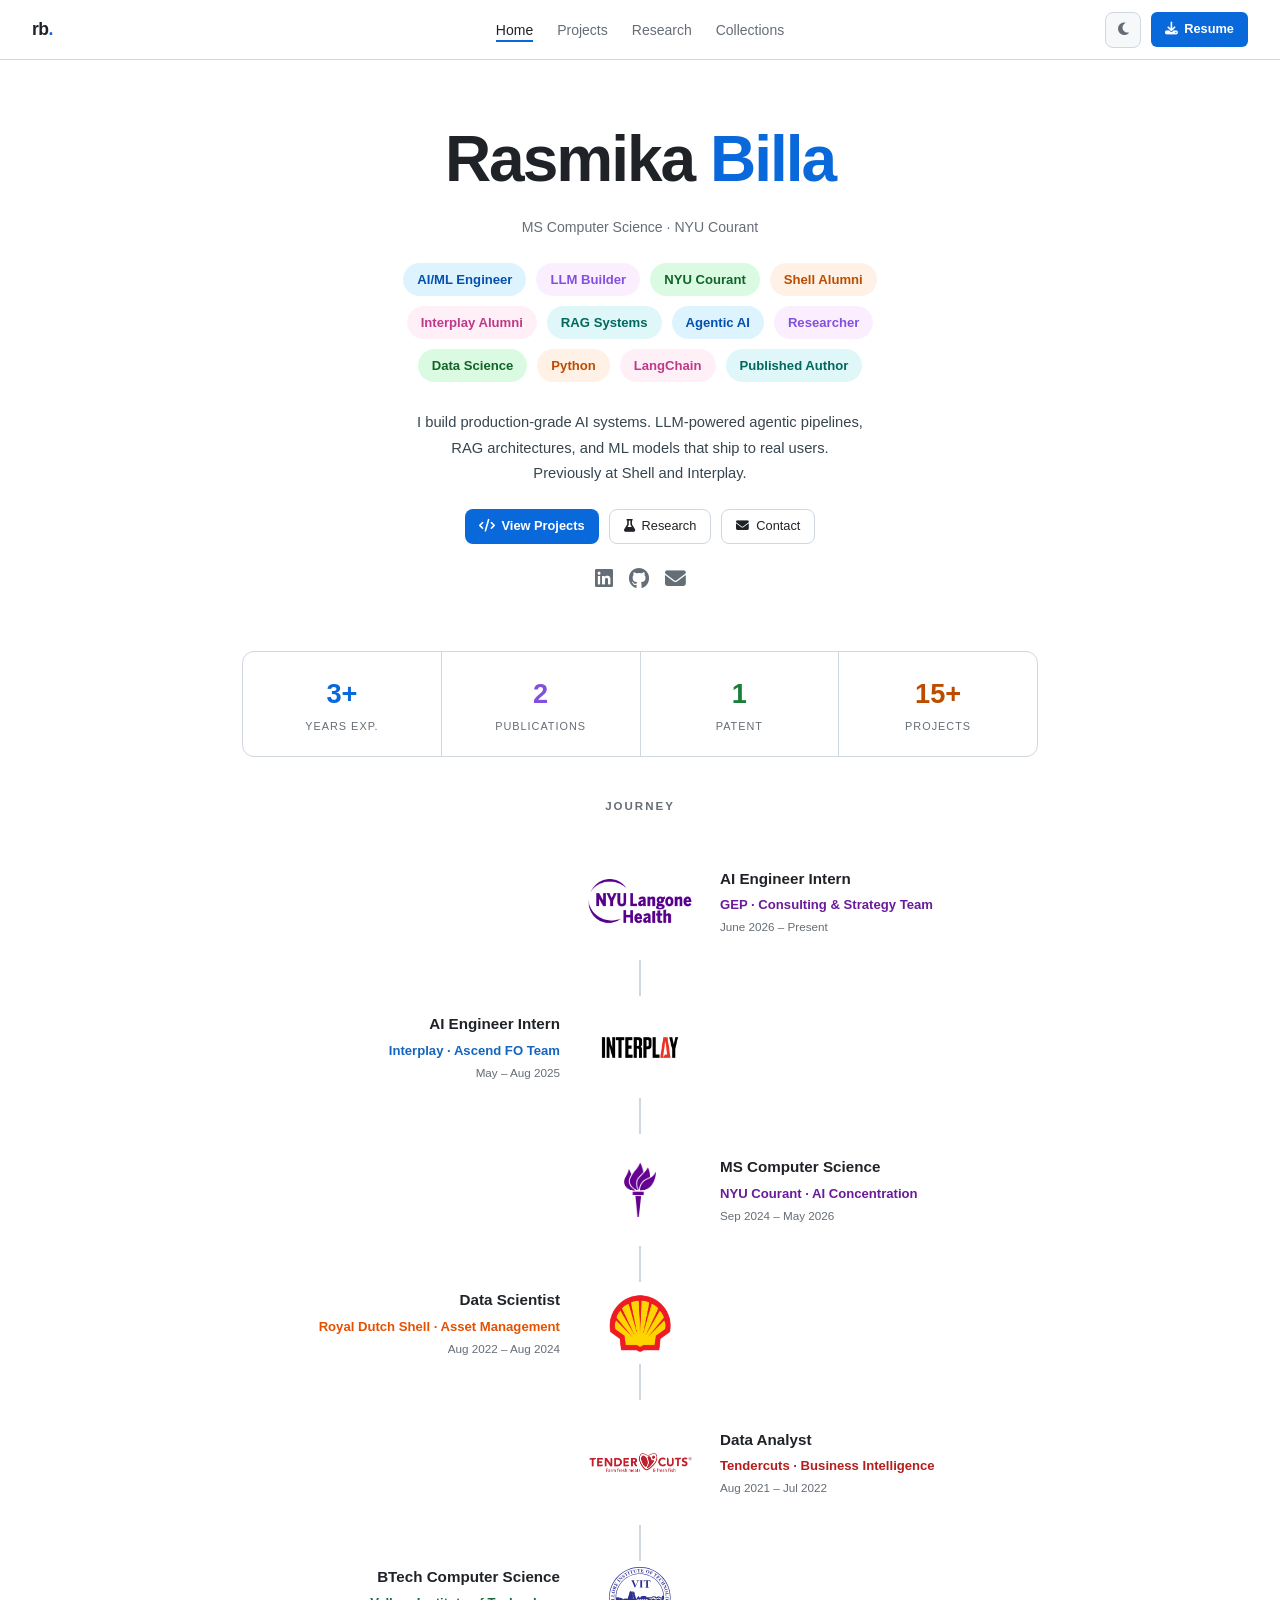
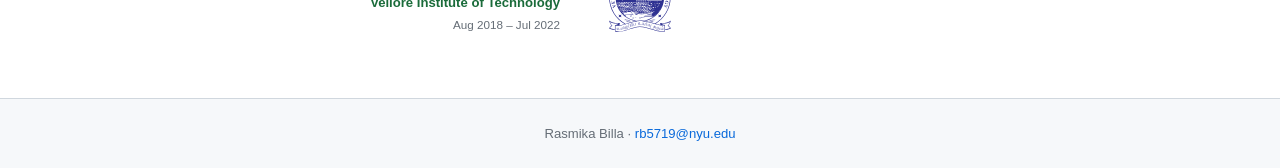
==== commit a697be15: "Refactor index.html structure and content - edited nyu research to gep - nyu grad end date added" ====
--- a/index.html
+++ b/index.html
@@ -38,6 +38,22 @@
       margin-bottom: 28px;
     }
     .tc-tag { padding: 6px 14px; border-radius: 20px; font-size: 0.82rem; font-weight: 600; }
+    a.tc-tag {
+      display: inline-block;
+      text-decoration: none;
+      cursor: pointer;
+      transition: transform 0.15s ease, box-shadow 0.15s ease, filter 0.15s ease;
+    }
+    a.tc-tag:hover {
+      transform: translateY(-1px);
+      box-shadow: 0 4px 12px rgba(0, 0, 0, 0.08);
+      filter: brightness(0.97);
+    }
+    a.tc-tag:focus-visible {
+      outline: 2px solid var(--accent);
+      outline-offset: 2px;
+    }
+    [data-theme="dark"] a.tc-tag:hover { box-shadow: 0 4px 14px rgba(0, 0, 0, 0.35); }
     .tc-blue   { background: #ddf4ff; color: #0550ae; }
     .tc-purple { background: #fbefff; color: #8250df; }
     .tc-green  { background: #dafbe1; color: #116329; }
@@ -177,18 +193,18 @@
       <h1 class="hero-name">Rasmika <span>Billa</span></h1>
       <p class="hero-tagline">MS Computer Science &middot; NYU Courant</p>
       <div class="tag-cloud">
-        <span class="tc-tag tc-blue">AI/ML Engineer</span>
-        <span class="tc-tag tc-purple">LLM Builder</span>
-        <span class="tc-tag tc-green">NYU Courant</span>
-        <span class="tc-tag tc-orange">Shell Alumni</span>
-        <span class="tc-tag tc-pink">Interplay Alumni</span>
-        <span class="tc-tag tc-teal">RAG Systems</span>
-        <span class="tc-tag tc-blue">Agentic AI</span>
-        <span class="tc-tag tc-purple">Researcher</span>
-        <span class="tc-tag tc-green">Data Science</span>
-        <span class="tc-tag tc-orange">Python</span>
-        <span class="tc-tag tc-pink">LangChain</span>
-        <span class="tc-tag tc-teal">Published Author</span>
+        <a href="/projects/" class="tc-tag tc-blue">AI/ML Engineer</a>
+        <a href="/projects/" class="tc-tag tc-purple">LLM Builder</a>
+        <a href="/research/" class="tc-tag tc-green">NYU Courant</a>
+        <a href="/projects/" class="tc-tag tc-orange">Shell Alumni</a>
+        <a href="/projects/" class="tc-tag tc-pink">Interplay Alumni</a>
+        <a href="/projects/" class="tc-tag tc-teal">RAG Systems</a>
+        <a href="/projects/" class="tc-tag tc-blue">Agentic AI</a>
+        <a href="/research/" class="tc-tag tc-purple">Researcher</a>
+        <a href="/projects/" class="tc-tag tc-green">Data Science</a>
+        <a href="/projects/" class="tc-tag tc-orange">Python</a>
+        <a href="/projects/" class="tc-tag tc-pink">LangChain</a>
+        <a href="/research/" class="tc-tag tc-teal">Published Author</a>
       </div>
       <p class="hero-bio">I build production-grade AI systems. LLM-powered agentic pipelines, RAG architectures, and ML models that ship to real users.<br>Previously at Shell and Interplay.</p>
       <div class="hero-actions">
@@ -219,9 +235,9 @@
         <div class="exp-item">
           <div class="exp-logo-col" data-icon="🔬"><img src="img/nyu-lagone.png" alt="NYU Langone"></div>
           <div class="exp-text">
-            <div class="exp-role">Research Assistant</div>
-            <div class="exp-team">NYU &middot; Predictive Analytics Lab</div>
-            <div class="exp-date">Nov 2024 &ndash; Present</div>
+            <div class="exp-role">AI Engineer Intern</div>
+            <div class="exp-team">GEP &middot; Consulting & Strategy Team</div>
+            <div class="exp-date">June 2026 &ndash; Present</div>
           </div>
         </div>
 
@@ -239,7 +255,7 @@
           <div class="exp-text">
             <div class="exp-role">MS Computer Science</div>
             <div class="exp-team">NYU Courant &middot; AI Concentration</div>
-            <div class="exp-date">Sep 2024 &ndash; Present</div>
+            <div class="exp-date">Sep 2024 &ndash; May 2026</div>
           </div>
         </div>
 
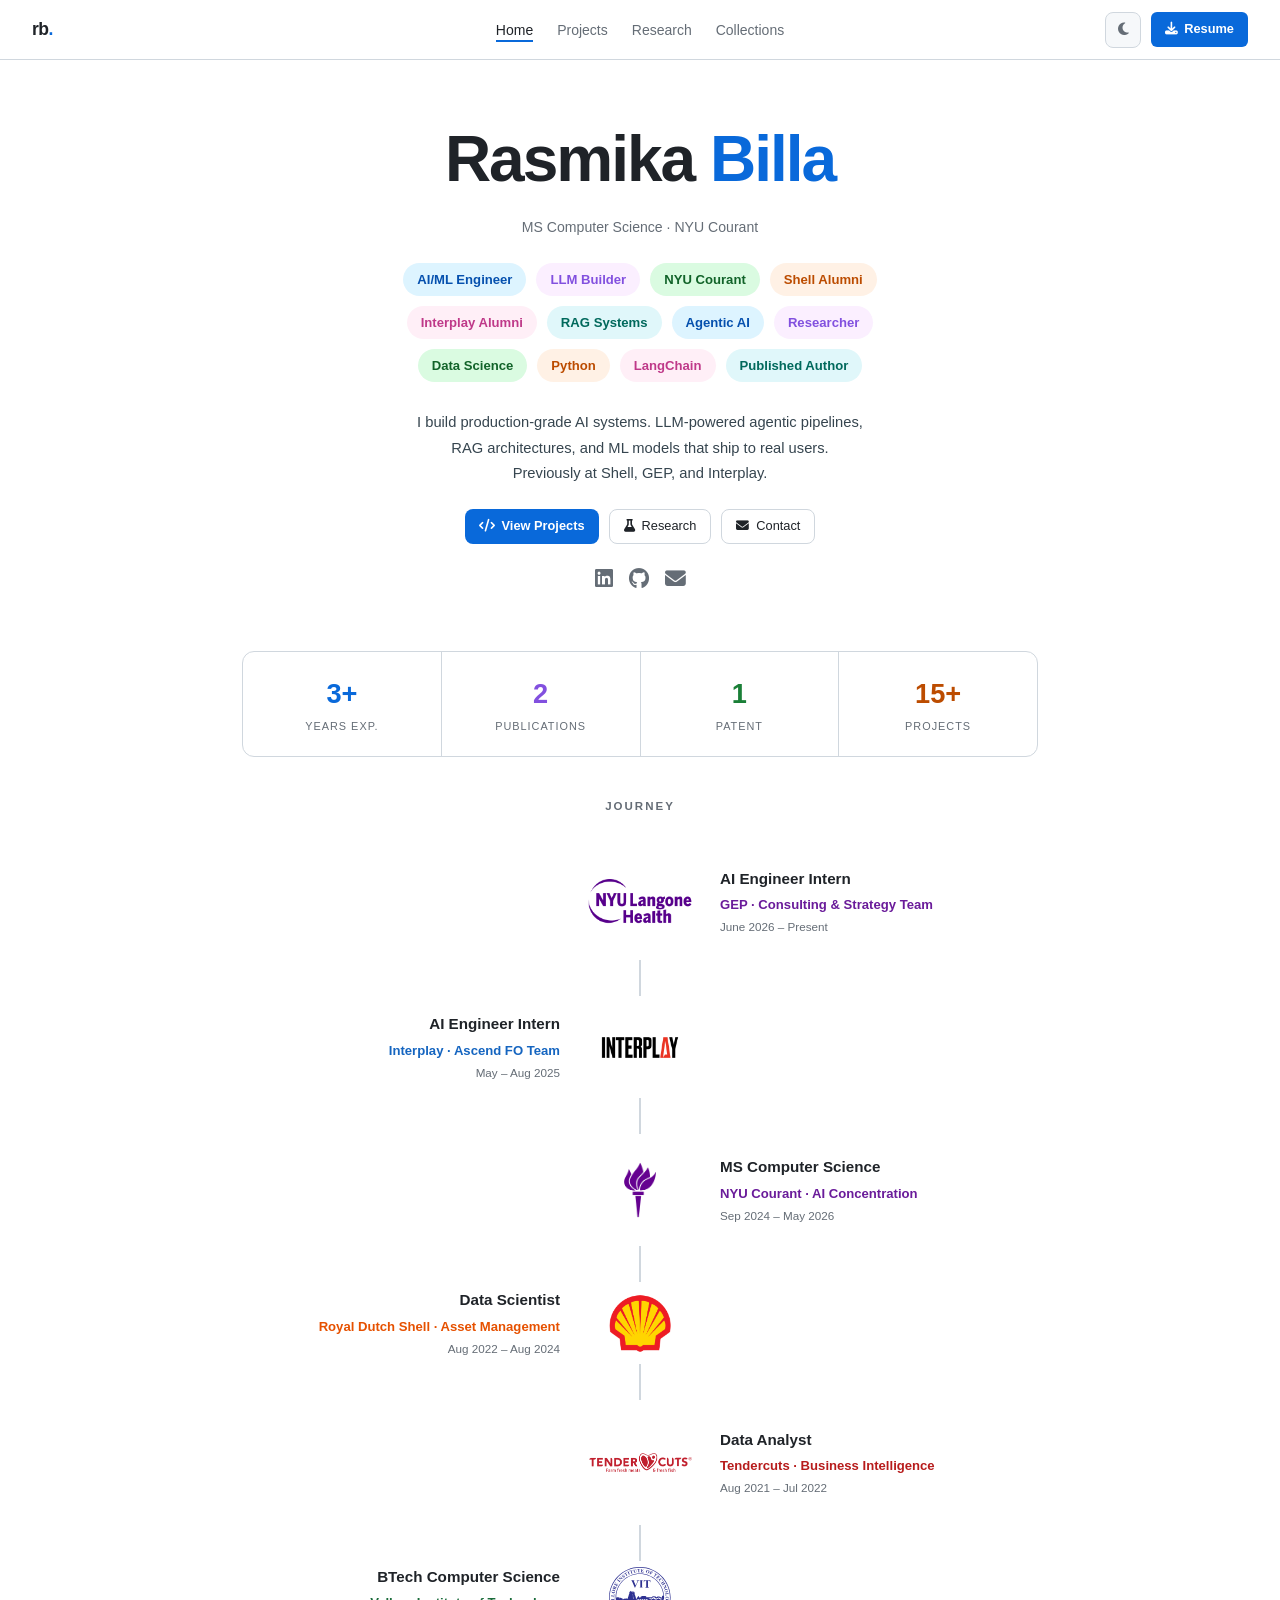
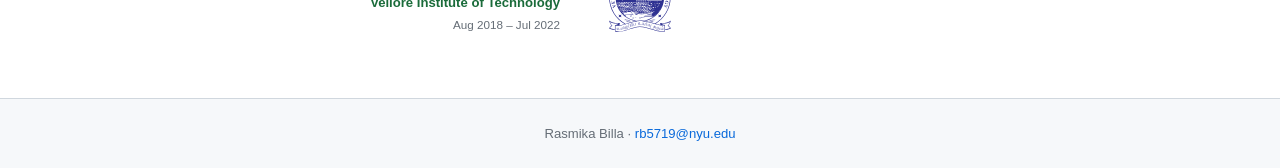
==== commit cba59567: "Restore index.html with original content - added gep in text" ====
--- a/index.html
+++ b/index.html
@@ -206,7 +206,7 @@
         <a href="/projects/" class="tc-tag tc-pink">LangChain</a>
         <a href="/research/" class="tc-tag tc-teal">Published Author</a>
       </div>
-      <p class="hero-bio">I build production-grade AI systems. LLM-powered agentic pipelines, RAG architectures, and ML models that ship to real users.<br>Previously at Shell and Interplay.</p>
+      <p class="hero-bio">I build production-grade AI systems. LLM-powered agentic pipelines, RAG architectures, and ML models that ship to real users.<br>Previously at Shell, GEP, and Interplay.</p>
       <div class="hero-actions">
         <a href="/projects/" class="btn-primary" style="padding:6px 14px;font-size:0.8rem;"><i class="fas fa-code"></i> View Projects</a>
         <a href="/research/" class="btn-outline" style="padding:6px 14px;font-size:0.8rem;"><i class="fas fa-flask"></i> Research</a>
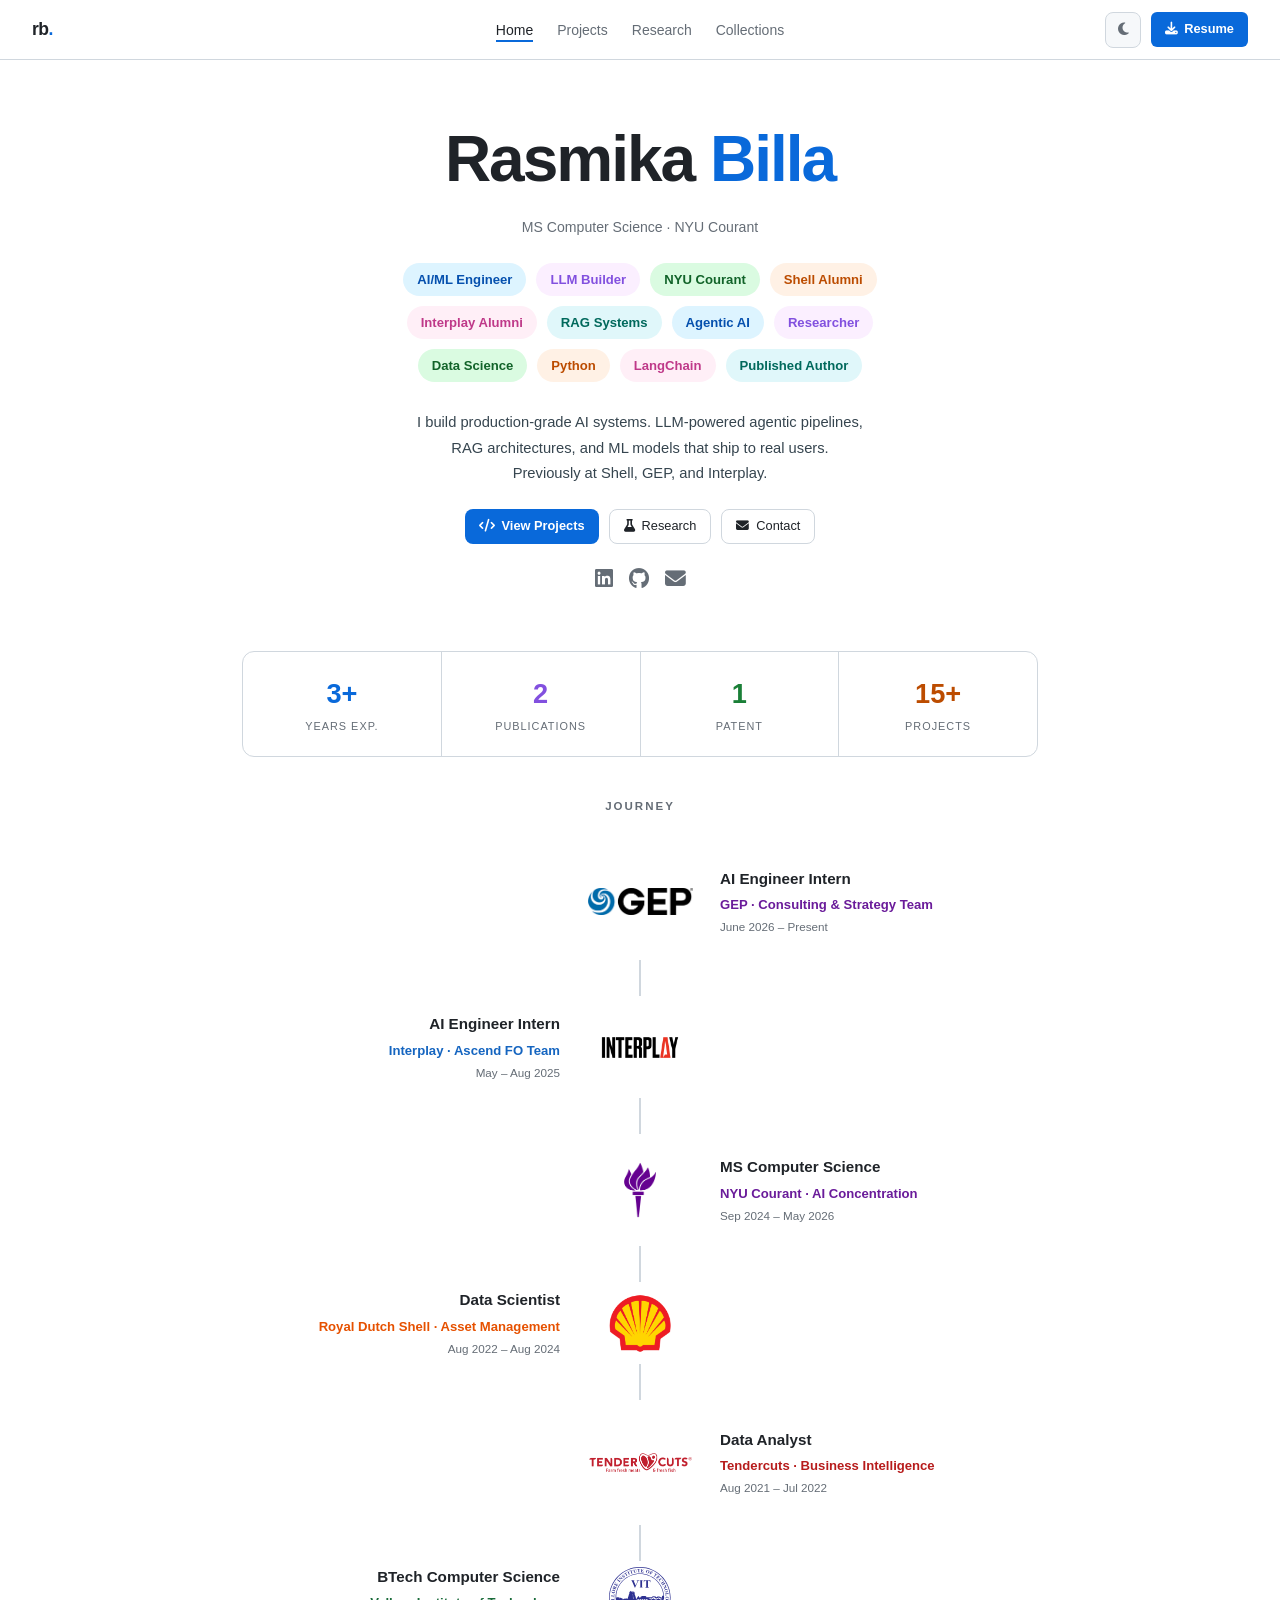
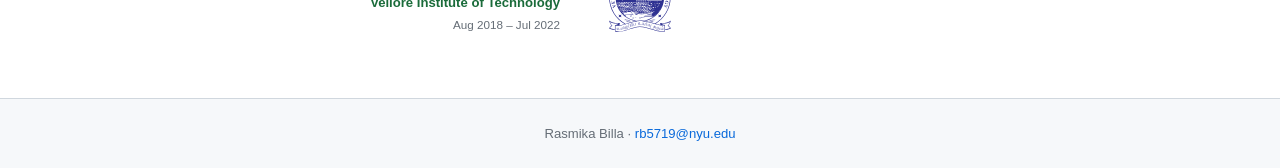
==== commit 690af96a: "Restore index.html with original content - added gep logo" ====
--- a/index.html
+++ b/index.html
@@ -233,7 +233,7 @@
       <div class="exp-timeline">
 
         <div class="exp-item">
-          <div class="exp-logo-col" data-icon="🔬"><img src="img/nyu-lagone.png" alt="NYU Langone"></div>
+          <div class="exp-logo-col" data-icon="🔬"><img src="img/gep-logo.png" alt="GEP"></div>
           <div class="exp-text">
             <div class="exp-role">AI Engineer Intern</div>
             <div class="exp-team">GEP &middot; Consulting & Strategy Team</div>
